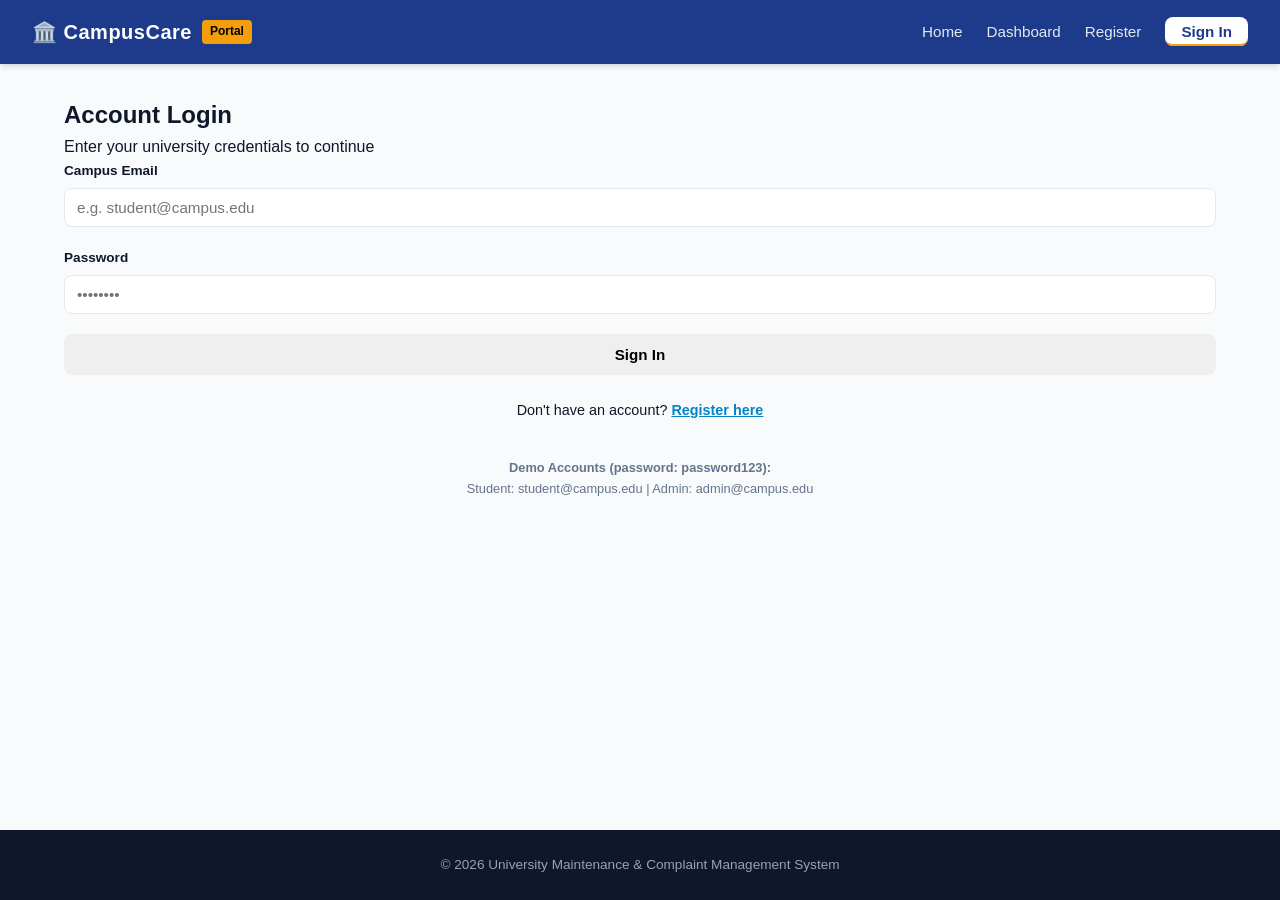
==== dashboard.html @ 587ef070 "first commit" ====
<!DOCTYPE html>
<html lang="en">
<head>
  <meta charset="UTF-8">
  <meta name="viewport" content="width=device-width, initial-scale=1.0">
  <title>Dashboard - CampusCare (CP-2)</title>
  <link rel="stylesheet" href="css/style.css">
  <style>
    .dashboard-header {
      display: flex;
      justify-content: space-between;
      align-items: center;
      margin-bottom: 2rem;
      padding-bottom: 1rem;
      border-bottom: 1px solid var(--border-color);
      flex-wrap: wrap;
      gap: 1rem;
    }
    .user-welcome h2 {
      font-size: 1.5rem;
      color: var(--primary-color);
    }
    .user-welcome span {
      color: var(--text-muted);
      font-size: 0.9rem;
    }
    .complaint-table {
      width: 100%;
      border-collapse: collapse;
      background: var(--card-bg);
      border-radius: var(--radius);
      overflow: hidden;
      box-shadow: var(--shadow);
    }
    .complaint-table th, .complaint-table td {
      padding: 12px 14px;
      text-align: left;
      border-bottom: 1px solid var(--border-color);
      font-size: 0.9rem;
    }
    .complaint-table th {
      background-color: #f1f5f9;
      font-weight: 600;
      color: var(--text-dark);
    }
    .actions-cell {
      display: flex;
      gap: 6px;
      align-items: center;
    }
  </style>
</head>
<body>

  <!-- Top Navigation Bar -->
  <nav class="navbar">
    <div class="nav-brand">
      <h2>🏛️ CampusCare</h2>
      <span>Portal</span>
    </div>
    <ul class="nav-links">
      <li><a href="index.html">Home</a></li>
      <li><a href="dashboard.html" class="active">Dashboard</a></li>
      <li><a href="new-complaint.html">+ New Complaint</a></li>
      <li><a href="login.html" id="logoutBtn" class="btn-nav-login">Sign Out</a></li>
    </ul>
  </nav>

  <!-- Dashboard Main Content -->
  <main class="main-content">
    
    <div class="dashboard-header">
      <div class="user-welcome">
        <h2>Welcome, <span id="userNameDisplay">Loading...</span></h2>
        <span>Logged in as: <strong id="userRoleDisplay" style="color: var(--primary-color);">...</strong> | University Portal</span>
      </div>
      <div style="display: flex; gap: 10px;">
        <button id="btnRefresh" class="btn btn-outline btn-sm">🔄 Refresh</button>
        <a href="new-complaint.html" class="btn btn-primary">+ Report New Issue</a>
      </div>
    </div>

    <!-- Status Milestone Cards -->
    <div class="status-grid">
      <div class="stat-card all">
        <h4>Total Submitted</h4>
        <div class="number" id="statTotal">0</div>
      </div>
      <div class="stat-card pending">
        <h4>Pending Review</h4>
        <div class="number" id="statPending">0</div>
      </div>
      <div class="stat-card in-progress">
        <h4>In Progress / Assigned</h4>
        <div class="number" id="statInProgress">0</div>
      </div>
      <div class="stat-card resolved">
        <h4>Resolved</h4>
        <div class="number" id="statResolved">0</div>
      </div>
    </div>

    <!-- Filter Tabs & Title -->
    <div style="display: flex; justify-content: space-between; align-items: center; margin-bottom: 1rem; flex-wrap: wrap; gap: 10px;">
      <h3 style="color: var(--primary-color);" id="tableTitle">Maintenance Complaints Overview</h3>
      <div class="filter-tabs">
        <button class="filter-tab active" data-filter="ALL">All (<span id="countAll">0</span>)</button>
        <button class="filter-tab" data-filter="PENDING">Pending (<span id="countPending">0</span>)</button>
        <button class="filter-tab" data-filter="IN_PROGRESS">In Progress (<span id="countInProgress">0</span>)</button>
        <button class="filter-tab" data-filter="RESOLVED">Resolved (<span id="countResolved">0</span>)</button>
      </div>
    </div>

    <!-- Complaints Table -->
    <div style="overflow-x: auto;">
      <table class="complaint-table">
        <thead>
          <tr>
            <th>ID</th>
            <th>Category</th>
            <th>Location</th>
            <th>Description</th>
            <th>Priority</th>
            <th>Status</th>
            <th>Date</th>
            <th>Actions</th>
          </tr>
        </thead>
        <tbody id="complaintsTableBody">
          <tr>
            <td colspan="8" style="text-align: center; color: var(--text-muted); padding: 2rem;">
              Connecting to database & loading complaints...
            </td>
          </tr>
        </tbody>
      </table>
    </div>

  </main>

  <!-- Edit Complaint Modal (CP-2 CRUD Integration) -->
  <div class="modal-overlay" id="editModal">
    <div class="modal-box">
      <div class="modal-header">
        <h3>Edit Complaint Details</h3>
        <button type="button" class="modal-close" id="btnModalClose">&times;</button>
      </div>

      <form id="editComplaintForm">
        <input type="hidden" id="editComplaintId" />

        <div class="form-group">
          <label>Complaint Location & Category</label>
          <div id="editComplaintMeta" style="font-weight: 600; color: var(--primary-color); padding: 8px; background: #f8fafc; border-radius: 4px;">
            ...
          </div>
        </div>

        <div class="form-group">
          <label for="editPriority">Priority</label>
          <select id="editPriority" class="form-control" required>
            <option value="LOW">Low</option>
            <option value="MEDIUM">Medium</option>
            <option value="HIGH">High</option>
            <option value="URGENT">Urgent</option>
          </select>
        </div>

        <div class="form-group">
          <label for="editDescription">Description</label>
          <textarea id="editDescription" class="form-control" rows="3" required></textarea>
        </div>

        <div style="display: flex; gap: 10px; justify-content: flex-end; margin-top: 1.5rem;">
          <button type="button" class="btn btn-outline" id="btnModalCancel">Cancel</button>
          <button type="submit" class="btn btn-primary" id="btnSaveEdit">Save Changes</button>
        </div>
      </form>
    </div>
  </div>

  <!-- Footer -->
  <footer>
    <p>&copy; 2026 University Maintenance & Complaint Management System | CP-2 Implementation</p>
  </footer>

  <script src="js/app.js"></script>
</body>
</html>
---- css/style.css ----
/* ===================================================
   University Maintenance & Complaint Management System
   CP-2: Enhanced Design System & Interactive Components
   =================================================== */

:root {
  --primary-color: #1e3a8a;       /* University Navy */
  --primary-hover: #1e40af;
  --secondary-color: #0284c7;     /* Sky Blue */
  --accent-color: #f59e0b;        /* Amber */
  --bg-color: #f8fafc;            /* Light slate */
  --card-bg: #ffffff;
  --text-dark: #0f172a;
  --text-muted: #64748b;
  --border-color: #e2e8f0;
  --success: #10b981;
  --warning: #f59e0b;
  --danger: #ef4444;
  --radius: 8px;
  --shadow: 0 4px 6px -1px rgba(0, 0, 0, 0.1), 0 2px 4px -2px rgba(0, 0, 0, 0.1);
  --shadow-lg: 0 10px 15px -3px rgba(0, 0, 0, 0.1), 0 4px 6px -4px rgba(0, 0, 0, 0.1);
}

* {
  margin: 0;
  padding: 0;
  box-sizing: border-box;
  font-family: -apple-system, BlinkMacSystemFont, "Segoe UI", Roboto, "Helvetica Neue", Arial, sans-serif;
}

body {
  background-color: var(--bg-color);
  color: var(--text-dark);
  line-height: 1.6;
  min-height: 100vh;
  display: flex;
  flex-direction: column;
}

/* Header & Navigation */
.navbar {
  background-color: var(--primary-color);
  color: #ffffff;
  padding: 1rem 2rem;
  display: flex;
  justify-content: space-between;
  align-items: center;
  box-shadow: var(--shadow);
  position: sticky;
  top: 0;
  z-index: 100;
}

.nav-brand {
  display: flex;
  align-items: center;
  gap: 10px;
}

.nav-brand h2 {
  font-size: 1.25rem;
  font-weight: 600;
  letter-spacing: 0.5px;
}

.nav-brand span {
  background-color: var(--accent-color);
  color: #000;
  font-size: 0.75rem;
  padding: 2px 8px;
  border-radius: 4px;
  font-weight: 700;
}

.nav-links {
  display: flex;
  list-style: none;
  gap: 1.5rem;
  align-items: center;
}

.nav-links a {
  color: #e2e8f0;
  text-decoration: none;
  font-size: 0.95rem;
  font-weight: 500;
  transition: color 0.2s ease;
}

.nav-links a:hover,
.nav-links a.active {
  color: #ffffff;
  border-bottom: 2px solid var(--accent-color);
  padding-bottom: 4px;
}

.btn-nav-login {
  background-color: #ffffff;
  color: var(--primary-color) !important;
  padding: 6px 16px;
  border-radius: var(--radius);
  font-weight: 600 !important;
  border: none;
  cursor: pointer;
}

.btn-nav-login:hover {
  background-color: #f1f5f9;
  border-bottom: none !important;
}

/* Main Container */
.main-content {
  flex: 1;
  max-width: 1200px;
  width: 100%;
  margin: 2rem auto;
  padding: 0 1.5rem;
}

/* Buttons */
.btn {
  display: inline-flex;
  align-items: center;
  justify-content: center;
  gap: 6px;
  padding: 10px 18px;
  border-radius: var(--radius);
  font-size: 0.95rem;
  font-weight: 600;
  text-decoration: none;
  cursor: pointer;
  border: none;
  transition: all 0.2s ease;
}

.btn-primary {
  background-color: var(--accent-color);
  color: #000000;
}
.btn-primary:hover { background-color: #d97706; }

.btn-secondary {
  background-color: var(--secondary-color);
  color: #ffffff;
}
.btn-secondary:hover { background-color: #0369a1; }

.btn-outline {
  background-color: transparent;
  color: var(--primary-color);
  border: 2px solid var(--primary-color);
}
.btn-outline:hover {
  background-color: var(--primary-color);
  color: #ffffff;
}

.btn-danger {
  background-color: #fee2e2;
  color: var(--danger);
  border: 1px solid #fecaca;
}
.btn-danger:hover {
  background-color: var(--danger);
  color: #ffffff;
}

.btn-sm {
  padding: 5px 10px;
  font-size: 0.8rem;
  border-radius: 4px;
}

.btn-block {
  width: 100%;
  padding: 12px;
}

/* Forms & Inputs */
.form-group {
  margin-bottom: 1.25rem;
}

.form-group label {
  display: block;
  font-size: 0.85rem;
  font-weight: 600;
  margin-bottom: 0.4rem;
  color: var(--text-dark);
}

.form-control {
  width: 100%;
  padding: 10px 12px;
  font-size: 0.95rem;
  border: 1px solid var(--border-color);
  border-radius: var(--radius);
  outline: none;
  transition: border-color 0.2s, box-shadow 0.2s;
  background-color: #ffffff;
}

.form-control:focus {
  border-color: var(--primary-color);
  box-shadow: 0 0 0 3px rgba(30, 58, 138, 0.1);
}

/* Location Card Component (CP-2 Dynamic Form) */
.location-card {
  background: #ffffff;
  border: 1px solid var(--border-color);
  border-left: 5px solid var(--primary-color);
  border-radius: var(--radius);
  padding: 1.5rem;
  margin-bottom: 1.5rem;
  box-shadow: var(--shadow);
  position: relative;
  transition: transform 0.2s, box-shadow 0.2s;
}

.location-card:hover {
  box-shadow: var(--shadow-lg);
}

.location-card-header {
  display: flex;
  justify-content: space-between;
  align-items: center;
  margin-bottom: 1rem;
  padding-bottom: 0.75rem;
  border-bottom: 1px dashed var(--border-color);
}

.location-card-title {
  display: flex;
  align-items: center;
  gap: 8px;
  font-size: 1.05rem;
  font-weight: 700;
  color: var(--primary-color);
}

.location-badge {
  background-color: #e0e7ff;
  color: var(--primary-color);
  font-size: 0.75rem;
  padding: 3px 8px;
  border-radius: 12px;
  font-weight: 700;
}

/* Category Multi-Select Chips */
.category-chips-container {
  display: flex;
  flex-wrap: wrap;
  gap: 8px;
  margin-top: 6px;
}

.category-chip {
  display: inline-flex;
  align-items: center;
  gap: 6px;
  padding: 7px 12px;
  border-radius: 20px;
  border: 1.5px solid var(--border-color);
  background-color: #f8fafc;
  font-size: 0.85rem;
  color: var(--text-dark);
  cursor: pointer;
  user-select: none;
  transition: all 0.2s ease;
}

.category-chip:hover {
  border-color: var(--secondary-color);
  background-color: #f0f9ff;
}

.category-chip.selected {
  background-color: var(--primary-color);
  color: #ffffff;
  border-color: var(--primary-color);
  box-shadow: 0 2px 4px rgba(30, 58, 138, 0.2);
}

.category-chip .check-icon {
  font-size: 0.8rem;
  font-weight: bold;
}

/* Status Cards for Dashboard */
.status-grid {
  display: grid;
  grid-template-columns: repeat(auto-fit, minmax(200px, 1fr));
  gap: 1.25rem;
  margin-bottom: 2rem;
}

.stat-card {
  background-color: var(--card-bg);
  padding: 1.25rem;
  border-radius: var(--radius);
  border-left: 4px solid var(--primary-color);
  box-shadow: var(--shadow);
}

.stat-card.all { border-left-color: var(--primary-color); }
.stat-card.pending { border-left-color: var(--warning); }
.stat-card.in-progress { border-left-color: var(--secondary-color); }
.stat-card.resolved { border-left-color: var(--success); }

.stat-card h4 {
  font-size: 0.85rem;
  color: var(--text-muted);
  text-transform: uppercase;
}

.stat-card .number {
  font-size: 1.8rem;
  font-weight: 700;
  margin-top: 0.25rem;
}

/* Badges */
.badge {
  display: inline-block;
  padding: 4px 8px;
  border-radius: 4px;
  font-size: 0.75rem;
  font-weight: 700;
  letter-spacing: 0.5px;
}
.badge-pending { background-color: #fef3c7; color: #92400e; }
.badge-assigned { background-color: #e0e7ff; color: #3730a3; }
.badge-in_progress { background-color: #e0f2fe; color: #075985; }
.badge-resolved { background-color: #d1fae5; color: #065f46; }
.badge-rejected { background-color: #fee2e2; color: #991b1b; }

/* Filter Tabs */
.filter-tabs {
  display: flex;
  gap: 8px;
  margin-bottom: 1rem;
  flex-wrap: wrap;
}

.filter-tab {
  padding: 6px 14px;
  border-radius: 20px;
  border: 1px solid var(--border-color);
  background: var(--card-bg);
  font-size: 0.85rem;
  font-weight: 600;
  color: var(--text-muted);
  cursor: pointer;
  transition: all 0.2s;
}

.filter-tab:hover {
  background-color: #f1f5f9;
}

.filter-tab.active {
  background-color: var(--primary-color);
  color: #ffffff;
  border-color: var(--primary-color);
}

/* Modal Popup */
.modal-overlay {
  position: fixed;
  top: 0;
  left: 0;
  right: 0;
  bottom: 0;
  background: rgba(15, 23, 42, 0.6);
  display: none;
  justify-content: center;
  align-items: center;
  z-index: 1000;
  padding: 1rem;
}

.modal-overlay.active {
  display: flex;
}

.modal-box {
  background: var(--card-bg);
  border-radius: var(--radius);
  max-width: 500px;
  width: 100%;
  padding: 2rem;
  box-shadow: var(--shadow-lg);
  position: relative;
  animation: modalFadeIn 0.2s ease;
}

@keyframes modalFadeIn {
  from { opacity: 0; transform: translateY(-10px); }
  to { opacity: 1; transform: translateY(0); }
}

.modal-header {
  display: flex;
  justify-content: space-between;
  align-items: center;
  margin-bottom: 1.5rem;
  padding-bottom: 0.75rem;
  border-bottom: 1px solid var(--border-color);
}

.modal-header h3 {
  color: var(--primary-color);
}

.modal-close {
  background: none;
  border: none;
  font-size: 1.5rem;
  cursor: pointer;
  color: var(--text-muted);
}

/* Footer */
footer {
  background-color: #0f172a;
  color: #94a3b8;
  text-align: center;
  padding: 1.5rem;
  font-size: 0.85rem;
  margin-top: auto;
}
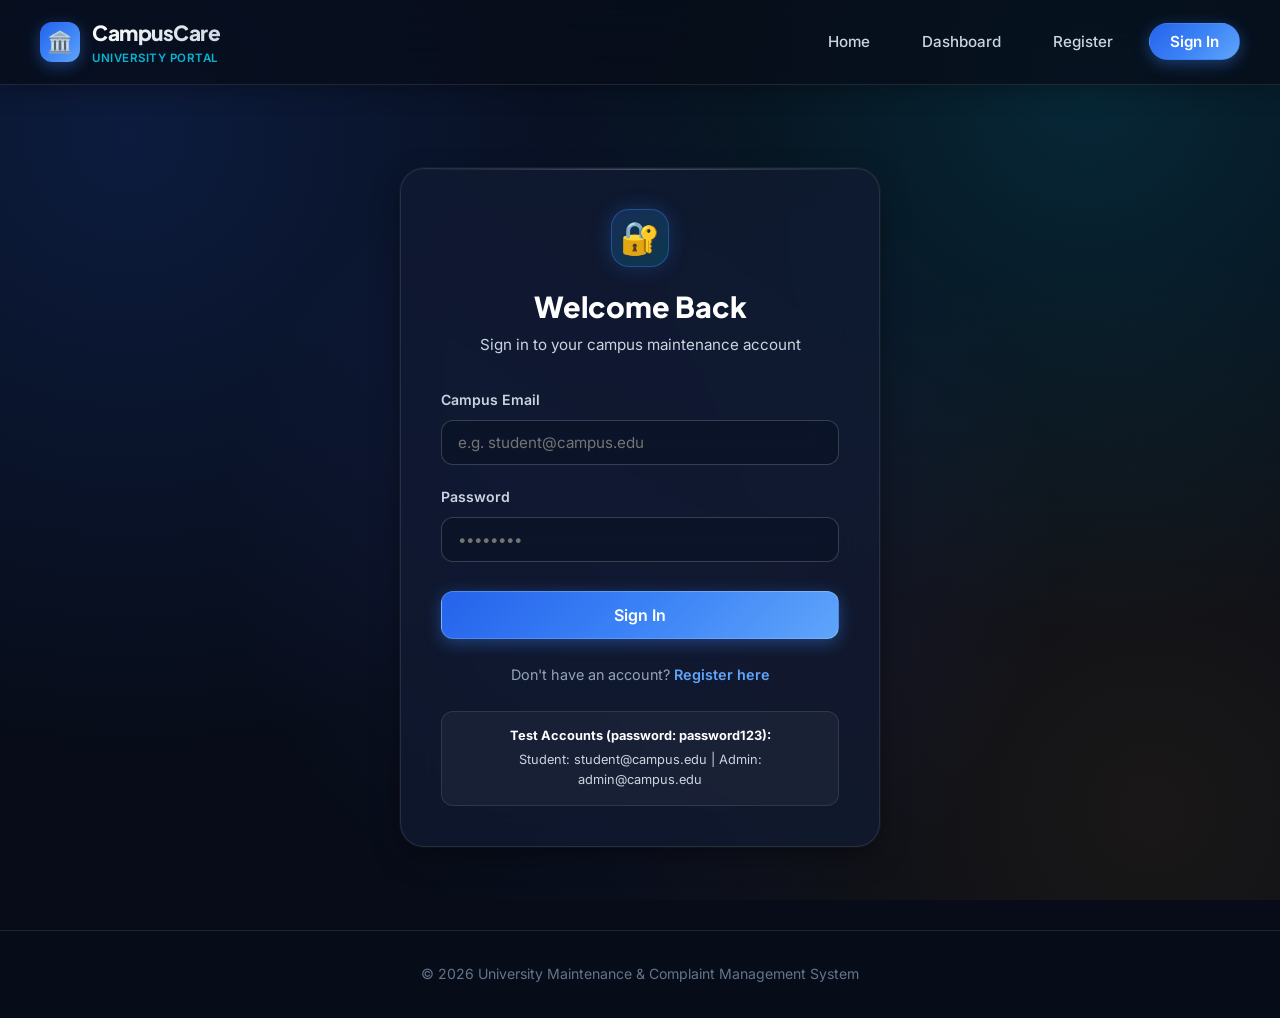
==== commit c1d69ee5: "feat: add modern glassmorphism design system and updated authentication views" ====
--- a/dashboard.html
+++ b/dashboard.html
@@ -3,133 +3,121 @@
 <head>
   <meta charset="UTF-8">
   <meta name="viewport" content="width=device-width, initial-scale=1.0">
-  <title>Dashboard - CampusCare (CP-2)</title>
+  <title>Dashboard — CampusCare (CP-2)</title>
   <link rel="stylesheet" href="css/style.css">
-  <style>
-    .dashboard-header {
-      display: flex;
-      justify-content: space-between;
-      align-items: center;
-      margin-bottom: 2rem;
-      padding-bottom: 1rem;
-      border-bottom: 1px solid var(--border-color);
-      flex-wrap: wrap;
-      gap: 1rem;
-    }
-    .user-welcome h2 {
-      font-size: 1.5rem;
-      color: var(--primary-color);
-    }
-    .user-welcome span {
-      color: var(--text-muted);
-      font-size: 0.9rem;
-    }
-    .complaint-table {
-      width: 100%;
-      border-collapse: collapse;
-      background: var(--card-bg);
-      border-radius: var(--radius);
-      overflow: hidden;
-      box-shadow: var(--shadow);
-    }
-    .complaint-table th, .complaint-table td {
-      padding: 12px 14px;
-      text-align: left;
-      border-bottom: 1px solid var(--border-color);
-      font-size: 0.9rem;
-    }
-    .complaint-table th {
-      background-color: #f1f5f9;
-      font-weight: 600;
-      color: var(--text-dark);
-    }
-    .actions-cell {
-      display: flex;
-      gap: 6px;
-      align-items: center;
-    }
-  </style>
 </head>
 <body>
 
-  <!-- Top Navigation Bar -->
+  <!-- Top Glass Navigation Bar -->
   <nav class="navbar">
-    <div class="nav-brand">
-      <h2>🏛️ CampusCare</h2>
-      <span>Portal</span>
-    </div>
+    <a href="index.html" class="nav-brand">
+      <div class="nav-brand-icon">🏛️</div>
+      <div class="nav-brand-title">
+        <h2>CampusCare</h2>
+        <span>University Portal</span>
+      </div>
+    </a>
     <ul class="nav-links">
       <li><a href="index.html">Home</a></li>
       <li><a href="dashboard.html" class="active">Dashboard</a></li>
-      <li><a href="new-complaint.html">+ New Complaint</a></li>
-      <li><a href="login.html" id="logoutBtn" class="btn-nav-login">Sign Out</a></li>
+      <li><a href="new-complaint.html">+ New Report</a></li>
+      <li><a href="login.html" id="logoutBtn" class="btn-nav-action">Sign Out</a></li>
     </ul>
   </nav>
 
-  <!-- Dashboard Main Content -->
+  <!-- Main Container -->
   <main class="main-content">
     
-    <div class="dashboard-header">
-      <div class="user-welcome">
-        <h2>Welcome, <span id="userNameDisplay">Loading...</span></h2>
-        <span>Logged in as: <strong id="userRoleDisplay" style="color: var(--primary-color);">...</strong> | University Portal</span>
+    <!-- User Welcome Header -->
+    <div style="display: flex; justify-content: space-between; align-items: center; margin-bottom: 2rem; flex-wrap: wrap; gap: 1rem;">
+      <div>
+        <h1 style="font-family: var(--font-display); font-size: 1.85rem; font-weight: 800; color: #ffffff;">
+          Welcome, <span id="userNameDisplay" style="background: var(--primary-gradient); -webkit-background-clip: text; -webkit-text-fill-color: transparent;">User</span>
+        </h1>
+        <p style="color: var(--text-secondary); font-size: 0.95rem; margin-top: 4px;">
+          Access Role: <strong id="userRoleDisplay" class="badge-glass badge-assigned">STUDENT</strong> | Campus Facilities Overview
+        </p>
       </div>
+
       <div style="display: flex; gap: 10px;">
         <button id="btnRefresh" class="btn btn-outline btn-sm">🔄 Refresh</button>
-        <a href="new-complaint.html" class="btn btn-primary">+ Report New Issue</a>
+        <a href="new-complaint.html" class="btn btn-primary">+ Report Maintenance Issue</a>
       </div>
     </div>
 
-    <!-- Status Milestone Cards -->
-    <div class="status-grid">
-      <div class="stat-card all">
-        <h4>Total Submitted</h4>
-        <div class="number" id="statTotal">0</div>
+    <!-- Live Glass Metric Cards -->
+    <div class="stats-grid">
+      <div class="stat-glass-card all">
+        <div class="stat-info">
+          <h4>Total Reports</h4>
+          <div class="stat-number" id="statTotal">0</div>
+        </div>
+        <div class="stat-icon" style="color: var(--primary);">📋</div>
       </div>
-      <div class="stat-card pending">
-        <h4>Pending Review</h4>
-        <div class="number" id="statPending">0</div>
+
+      <div class="stat-glass-card pending">
+        <div class="stat-info">
+          <h4>Pending Review</h4>
+          <div class="stat-number" id="statPending" style="color: #fbbf24;">0</div>
+        </div>
+        <div class="stat-icon" style="color: var(--warning);">⏳</div>
       </div>
-      <div class="stat-card in-progress">
-        <h4>In Progress / Assigned</h4>
-        <div class="number" id="statInProgress">0</div>
+
+      <div class="stat-glass-card in-progress">
+        <div class="stat-info">
+          <h4>In Progress</h4>
+          <div class="stat-number" id="statInProgress" style="color: #38bdf8;">0</div>
+        </div>
+        <div class="stat-icon" style="color: var(--secondary);">🔧</div>
       </div>
-      <div class="stat-card resolved">
-        <h4>Resolved</h4>
-        <div class="number" id="statResolved">0</div>
+
+      <div class="stat-glass-card resolved">
+        <div class="stat-info">
+          <h4>Resolved</h4>
+          <div class="stat-number" id="statResolved" style="color: #34d399;">0</div>
+        </div>
+        <div class="stat-icon" style="color: var(--success);">✅</div>
       </div>
     </div>
 
-    <!-- Filter Tabs & Title -->
-    <div style="display: flex; justify-content: space-between; align-items: center; margin-bottom: 1rem; flex-wrap: wrap; gap: 10px;">
-      <h3 style="color: var(--primary-color);" id="tableTitle">Maintenance Complaints Overview</h3>
-      <div class="filter-tabs">
-        <button class="filter-tab active" data-filter="ALL">All (<span id="countAll">0</span>)</button>
-        <button class="filter-tab" data-filter="PENDING">Pending (<span id="countPending">0</span>)</button>
-        <button class="filter-tab" data-filter="IN_PROGRESS">In Progress (<span id="countInProgress">0</span>)</button>
-        <button class="filter-tab" data-filter="RESOLVED">Resolved (<span id="countResolved">0</span>)</button>
+    <!-- Controls Bar (Search + Filter Tabs) -->
+    <div class="table-controls-bar">
+      <div class="search-filter-box">
+        <input 
+          type="text" 
+          id="complaintSearchInput" 
+          class="glass-search-input" 
+          placeholder="Search by Room, Category, or Description..." 
+        />
+      </div>
+
+      <div class="filter-pills">
+        <button class="filter-pill active" data-filter="ALL">All Reports (<span id="countAll">0</span>)</button>
+        <button class="filter-pill" data-filter="PENDING">Pending (<span id="countPending">0</span>)</button>
+        <button class="filter-pill" data-filter="IN_PROGRESS">In Progress (<span id="countInProgress">0</span>)</button>
+        <button class="filter-pill" data-filter="RESOLVED">Resolved (<span id="countResolved">0</span>)</button>
       </div>
     </div>
 
-    <!-- Complaints Table -->
-    <div style="overflow-x: auto;">
-      <table class="complaint-table">
+    <!-- Complaints Glass Table -->
+    <div class="table-glass-wrapper">
+      <table class="glass-table">
         <thead>
           <tr>
             <th>ID</th>
             <th>Category</th>
             <th>Location</th>
-            <th>Description</th>
+            <th>Issue Details</th>
             <th>Priority</th>
             <th>Status</th>
-            <th>Date</th>
+            <th>Submitted</th>
             <th>Actions</th>
           </tr>
         </thead>
         <tbody id="complaintsTableBody">
           <tr>
-            <td colspan="8" style="text-align: center; color: var(--text-muted); padding: 2rem;">
-              Connecting to database & loading complaints...
+            <td colspan="8" style="text-align: center; color: var(--text-muted); padding: 3rem;">
+              Connecting to Supabase PostgreSQL database...
             </td>
           </tr>
         </tbody>
@@ -142,7 +130,7 @@
   <div class="modal-overlay" id="editModal">
     <div class="modal-box">
       <div class="modal-header">
-        <h3>Edit Complaint Details</h3>
+        <h3 style="font-family: var(--font-display); font-size: 1.3rem;">Edit Ticket Details</h3>
         <button type="button" class="modal-close" id="btnModalClose">&times;</button>
       </div>
 
@@ -150,15 +138,15 @@
         <input type="hidden" id="editComplaintId" />
 
         <div class="form-group">
-          <label>Complaint Location & Category</label>
-          <div id="editComplaintMeta" style="font-weight: 600; color: var(--primary-color); padding: 8px; background: #f8fafc; border-radius: 4px;">
+          <label class="form-label">Location & Category</label>
+          <div id="editComplaintMeta" style="font-weight: 600; color: var(--primary-light); padding: 10px 14px; background: rgba(255, 255, 255, 0.05); border-radius: var(--radius-sm); border: 1px solid var(--glass-border);">
             ...
           </div>
         </div>
 
         <div class="form-group">
-          <label for="editPriority">Priority</label>
-          <select id="editPriority" class="form-control" required>
+          <label class="form-label" for="editPriority">Urgency / Priority</label>
+          <select id="editPriority" class="form-control-glass" required>
             <option value="LOW">Low</option>
             <option value="MEDIUM">Medium</option>
             <option value="HIGH">High</option>
@@ -167,17 +155,20 @@
         </div>
 
         <div class="form-group">
-          <label for="editDescription">Description</label>
-          <textarea id="editDescription" class="form-control" rows="3" required></textarea>
+          <label class="form-label" for="editDescription">Issue Description</label>
+          <textarea id="editDescription" class="form-control-glass" rows="3" required></textarea>
         </div>
 
-        <div style="display: flex; gap: 10px; justify-content: flex-end; margin-top: 1.5rem;">
+        <div style="display: flex; gap: 10px; justify-content: flex-end; margin-top: 1.75rem;">
           <button type="button" class="btn btn-outline" id="btnModalCancel">Cancel</button>
           <button type="submit" class="btn btn-primary" id="btnSaveEdit">Save Changes</button>
         </div>
       </form>
     </div>
   </div>
+
+  <!-- Toast Notification Container -->
+  <div class="toast-container" id="toastContainer"></div>
 
   <!-- Footer -->
   <footer>
--- a/css/style.css
+++ b/css/style.css
@@ -1,386 +1,973 @@
-/* ===================================================
-   University Maintenance & Complaint Management System
-   CP-2: Enhanced Design System & Interactive Components
-   =================================================== */
+/* ==========================================================================
+   CampusCare — Premium Glassmorphism Design System (CP-2)
+   Inspired by Apple macOS / VisionOS & Modern SaaS Dashboards
+   ========================================================================== */
+
+@import url('https://fonts.googleapis.com/css2?family=Inter:wght@300;400;500;600;700;800&family=Plus+Jakarta+Sans:wght@500;600;700;800&display=swap');
 
 :root {
-  --primary-color: #1e3a8a;       /* University Navy */
-  --primary-hover: #1e40af;
-  --secondary-color: #0284c7;     /* Sky Blue */
-  --accent-color: #f59e0b;        /* Amber */
-  --bg-color: #f8fafc;            /* Light slate */
-  --card-bg: #ffffff;
-  --text-dark: #0f172a;
-  --text-muted: #64748b;
-  --border-color: #e2e8f0;
+  /* Typography */
+  --font-sans: 'Inter', -apple-system, BlinkMacSystemFont, 'Segoe UI', Roboto, sans-serif;
+  --font-display: 'Plus Jakarta Sans', var(--font-sans);
+
+  /* Deep Midnight Color Palette */
+  --bg-deep: #070c18;
+  --bg-surface: #0c1427;
+  --bg-surface-elevated: #111b33;
+
+  /* Accent Gradients & Colors */
+  --primary: #3b82f6;
+  --primary-light: #60a5fa;
+  --primary-glow: rgba(59, 130, 246, 0.4);
+  --primary-gradient: linear-gradient(135deg, #2563eb 0%, #3b82f6 50%, #60a5fa 100%);
+  
+  --secondary: #06b6d4;
+  --secondary-gradient: linear-gradient(135deg, #0891b2 0%, #06b6d4 100%);
+  
+  --accent: #f59e0b;
+  --accent-gradient: linear-gradient(135deg, #d97706 0%, #f59e0b 100%);
+
+  /* Status Colors */
   --success: #10b981;
+  --success-bg: rgba(16, 185, 129, 0.15);
+  --success-border: rgba(16, 185, 129, 0.35);
+
   --warning: #f59e0b;
+  --warning-bg: rgba(245, 158, 11, 0.15);
+  --warning-border: rgba(245, 158, 11, 0.35);
+
   --danger: #ef4444;
-  --radius: 8px;
-  --shadow: 0 4px 6px -1px rgba(0, 0, 0, 0.1), 0 2px 4px -2px rgba(0, 0, 0, 0.1);
-  --shadow-lg: 0 10px 15px -3px rgba(0, 0, 0, 0.1), 0 4px 6px -4px rgba(0, 0, 0, 0.1);
-}
-
-* {
+  --danger-bg: rgba(239, 68, 68, 0.15);
+  --danger-border: rgba(239, 68, 68, 0.35);
+
+  --info: #38bdf8;
+  --info-bg: rgba(56, 189, 248, 0.15);
+  --info-border: rgba(56, 189, 248, 0.35);
+
+  /* Glassmorphism System Tokens */
+  --glass-bg: rgba(15, 23, 42, 0.65);
+  --glass-bg-card: rgba(17, 27, 51, 0.72);
+  --glass-bg-hover: rgba(24, 38, 70, 0.85);
+  --glass-border: rgba(255, 255, 255, 0.1);
+  --glass-border-light: rgba(255, 255, 255, 0.18);
+  --glass-border-focus: rgba(59, 130, 246, 0.6);
+  --glass-blur: blur(20px);
+  --glass-blur-sm: blur(12px);
+  --glass-shadow: 0 10px 30px -5px rgba(0, 0, 0, 0.5), 0 0 1px 1px rgba(255, 255, 255, 0.05);
+  --glass-shadow-lg: 0 25px 50px -12px rgba(0, 0, 0, 0.7), 0 0 2px 1px rgba(255, 255, 255, 0.1);
+
+  /* Text Colors */
+  --text-main: #f8fafc;
+  --text-secondary: #cbd5e1;
+  --text-muted: #94a3b8;
+  --text-dim: #64748b;
+
+  /* Radii */
+  --radius-sm: 8px;
+  --radius-md: 12px;
+  --radius-lg: 18px;
+  --radius-xl: 24px;
+  --radius-full: 9999px;
+
+  /* Transitions */
+  --transition: all 0.25s cubic-bezier(0.4, 0, 0.2, 1);
+}
+
+/* Base Reset */
+*, *::before, *::after {
   margin: 0;
   padding: 0;
   box-sizing: border-box;
-  font-family: -apple-system, BlinkMacSystemFont, "Segoe UI", Roboto, "Helvetica Neue", Arial, sans-serif;
+  font-family: var(--font-sans);
 }
 
 body {
-  background-color: var(--bg-color);
-  color: var(--text-dark);
+  background-color: var(--bg-deep);
+  color: var(--text-main);
+  min-height: 100vh;
+  display: flex;
+  flex-direction: column;
   line-height: 1.6;
-  min-height: 100vh;
-  display: flex;
-  flex-direction: column;
-}
-
-/* Header & Navigation */
+  overflow-x: hidden;
+  background-image: 
+    radial-gradient(circle at 10% 15%, rgba(37, 99, 235, 0.18) 0%, transparent 45%),
+    radial-gradient(circle at 85% 10%, rgba(6, 182, 212, 0.16) 0%, transparent 40%),
+    radial-gradient(circle at 50% 60%, rgba(99, 102, 241, 0.12) 0%, transparent 50%),
+    radial-gradient(circle at 90% 90%, rgba(245, 158, 11, 0.08) 0%, transparent 40%);
+  background-attachment: fixed;
+}
+
+/* ==========================================================================
+   GLASS NAVIGATION BAR
+   ========================================================================== */
 .navbar {
-  background-color: var(--primary-color);
-  color: #ffffff;
-  padding: 1rem 2rem;
-  display: flex;
-  justify-content: space-between;
-  align-items: center;
-  box-shadow: var(--shadow);
   position: sticky;
   top: 0;
   z-index: 100;
+  background: rgba(7, 12, 24, 0.75);
+  backdrop-filter: var(--glass-blur);
+  -webkit-backdrop-filter: var(--glass-blur);
+  border-bottom: 1px solid var(--glass-border);
+  padding: 1rem 2.5rem;
+  display: flex;
+  justify-content: space-between;
+  align-items: center;
+  box-shadow: 0 4px 25px rgba(0, 0, 0, 0.3);
 }
 
 .nav-brand {
   display: flex;
   align-items: center;
-  gap: 10px;
+  gap: 12px;
+  text-decoration: none;
+}
+
+.nav-brand-icon {
+  width: 40px;
+  height: 40px;
+  border-radius: var(--radius-md);
+  background: var(--primary-gradient);
+  display: flex;
+  align-items: center;
+  justify-content: center;
+  font-size: 1.3rem;
+  box-shadow: 0 4px 15px var(--primary-glow);
+}
+
+.nav-brand-title {
+  display: flex;
+  flex-direction: column;
 }
 
 .nav-brand h2 {
-  font-size: 1.25rem;
-  font-weight: 600;
+  font-family: var(--font-display);
+  font-size: 1.3rem;
+  font-weight: 800;
+  letter-spacing: -0.5px;
+  background: linear-gradient(135deg, #ffffff 0%, #cbd5e1 100%);
+  -webkit-background-clip: text;
+  -webkit-text-fill-color: transparent;
+}
+
+.nav-brand span {
+  font-size: 0.72rem;
+  font-weight: 600;
+  color: var(--secondary);
   letter-spacing: 0.5px;
-}
-
-.nav-brand span {
-  background-color: var(--accent-color);
-  color: #000;
-  font-size: 0.75rem;
-  padding: 2px 8px;
-  border-radius: 4px;
-  font-weight: 700;
+  text-transform: uppercase;
 }
 
 .nav-links {
   display: flex;
   list-style: none;
-  gap: 1.5rem;
+  gap: 1.25rem;
   align-items: center;
 }
 
 .nav-links a {
-  color: #e2e8f0;
+  color: var(--text-secondary);
   text-decoration: none;
   font-size: 0.95rem;
   font-weight: 500;
-  transition: color 0.2s ease;
-}
-
-.nav-links a:hover,
+  padding: 8px 16px;
+  border-radius: var(--radius-md);
+  transition: var(--transition);
+  position: relative;
+}
+
+.nav-links a:hover {
+  color: #ffffff;
+  background: rgba(255, 255, 255, 0.08);
+}
+
 .nav-links a.active {
   color: #ffffff;
-  border-bottom: 2px solid var(--accent-color);
-  padding-bottom: 4px;
-}
-
-.btn-nav-login {
-  background-color: #ffffff;
-  color: var(--primary-color) !important;
-  padding: 6px 16px;
-  border-radius: var(--radius);
+  background: rgba(59, 130, 246, 0.18);
+  border: 1px solid rgba(59, 130, 246, 0.35);
+  font-weight: 600;
+  box-shadow: 0 0 15px rgba(59, 130, 246, 0.2);
+}
+
+.btn-nav-action {
+  background: var(--primary-gradient) !important;
+  color: #ffffff !important;
+  border-radius: var(--radius-full) !important;
+  padding: 8px 20px !important;
   font-weight: 600 !important;
-  border: none;
+  box-shadow: 0 4px 15px var(--primary-glow) !important;
+}
+
+.btn-nav-action:hover {
+  transform: translateY(-2px);
+  box-shadow: 0 6px 20px rgba(59, 130, 246, 0.6) !important;
+}
+
+/* ==========================================================================
+   BUTTONS & ACTIONS
+   ========================================================================== */
+.btn {
+  display: inline-flex;
+  align-items: center;
+  justify-content: center;
+  gap: 8px;
+  padding: 11px 22px;
+  border-radius: var(--radius-md);
+  font-size: 0.95rem;
+  font-weight: 600;
   cursor: pointer;
-}
-
-.btn-nav-login:hover {
-  background-color: #f1f5f9;
-  border-bottom: none !important;
-}
-
-/* Main Container */
+  text-decoration: none;
+  border: 1px solid transparent;
+  outline: none;
+  transition: var(--transition);
+}
+
+.btn:active {
+  transform: scale(0.98);
+}
+
+.btn-primary {
+  background: var(--primary-gradient);
+  color: #ffffff;
+  border: 1px solid rgba(255, 255, 255, 0.2);
+  box-shadow: 0 4px 16px var(--primary-glow);
+}
+
+.btn-primary:hover {
+  transform: translateY(-2px);
+  box-shadow: 0 8px 24px rgba(59, 130, 246, 0.5);
+}
+
+.btn-secondary {
+  background: var(--secondary-gradient);
+  color: #ffffff;
+  box-shadow: 0 4px 16px rgba(6, 182, 212, 0.3);
+}
+
+.btn-secondary:hover {
+  transform: translateY(-2px);
+  box-shadow: 0 8px 24px rgba(6, 182, 212, 0.5);
+}
+
+.btn-outline {
+  background: rgba(255, 255, 255, 0.05);
+  backdrop-filter: var(--glass-blur-sm);
+  color: var(--text-main);
+  border: 1px solid var(--glass-border-light);
+}
+
+.btn-outline:hover {
+  background: rgba(255, 255, 255, 0.12);
+  border-color: rgba(255, 255, 255, 0.3);
+  transform: translateY(-2px);
+}
+
+.btn-danger {
+  background: var(--danger-bg);
+  color: #fca5a5;
+  border: 1px solid var(--danger-border);
+}
+
+.btn-danger:hover {
+  background: var(--danger);
+  color: #ffffff;
+  box-shadow: 0 4px 15px rgba(239, 68, 68, 0.4);
+}
+
+.btn-sm {
+  padding: 6px 12px;
+  font-size: 0.82rem;
+  border-radius: var(--radius-sm);
+}
+
+.btn-block {
+  width: 100%;
+}
+
+/* ==========================================================================
+   GLASS PANELS & CONTAINERS
+   ========================================================================== */
 .main-content {
   flex: 1;
-  max-width: 1200px;
+  max-width: 1240px;
   width: 100%;
-  margin: 2rem auto;
+  margin: 2.2rem auto;
   padding: 0 1.5rem;
 }
 
-/* Buttons */
-.btn {
+.glass-panel {
+  background: var(--glass-bg-card);
+  backdrop-filter: var(--glass-blur);
+  -webkit-backdrop-filter: var(--glass-blur);
+  border: 1px solid var(--glass-border);
+  border-radius: var(--radius-xl);
+  box-shadow: var(--glass-shadow);
+  padding: 2.5rem;
+  position: relative;
+  overflow: hidden;
+}
+
+.glass-panel::before {
+  content: '';
+  position: absolute;
+  top: 0;
+  left: 0;
+  right: 0;
+  height: 1px;
+  background: linear-gradient(90deg, transparent, rgba(255, 255, 255, 0.25), transparent);
+}
+
+/* Hero Section */
+.hero-glass {
+  background: linear-gradient(135deg, rgba(17, 27, 51, 0.8) 0%, rgba(12, 20, 39, 0.9) 100%);
+  backdrop-filter: var(--glass-blur);
+  border: 1px solid var(--glass-border);
+  border-radius: var(--radius-xl);
+  padding: 4rem 3rem;
+  text-align: center;
+  box-shadow: var(--glass-shadow-lg);
+  margin-bottom: 2.5rem;
+  position: relative;
+  overflow: hidden;
+}
+
+.hero-glass h1 {
+  font-family: var(--font-display);
+  font-size: 2.8rem;
+  font-weight: 800;
+  letter-spacing: -1px;
+  line-height: 1.2;
+  margin-bottom: 1.25rem;
+  background: linear-gradient(135deg, #ffffff 30%, #93c5fd 100%);
+  -webkit-background-clip: text;
+  -webkit-text-fill-color: transparent;
+}
+
+.hero-glass p {
+  font-size: 1.2rem;
+  max-width: 720px;
+  margin: 0 auto 2rem auto;
+  color: var(--text-secondary);
+  line-height: 1.7;
+}
+
+.hero-badge {
   display: inline-flex;
   align-items: center;
+  gap: 8px;
+  padding: 6px 16px;
+  border-radius: var(--radius-full);
+  background: rgba(59, 130, 246, 0.12);
+  border: 1px solid rgba(59, 130, 246, 0.3);
+  color: var(--primary-light);
+  font-size: 0.85rem;
+  font-weight: 600;
+  margin-bottom: 1.5rem;
+}
+
+/* Feature Grid */
+.features-grid {
+  display: grid;
+  grid-template-columns: repeat(auto-fit, minmax(300px, 1fr));
+  gap: 1.75rem;
+  margin-bottom: 3rem;
+}
+
+.feature-glass-card {
+  background: var(--glass-bg-card);
+  backdrop-filter: var(--glass-blur);
+  border: 1px solid var(--glass-border);
+  border-radius: var(--radius-lg);
+  padding: 2.2rem;
+  box-shadow: var(--glass-shadow);
+  transition: var(--transition);
+  display: flex;
+  flex-direction: column;
+}
+
+.feature-glass-card:hover {
+  transform: translateY(-5px);
+  background: var(--glass-bg-hover);
+  border-color: rgba(59, 130, 246, 0.4);
+  box-shadow: 0 15px 35px -5px rgba(0, 0, 0, 0.6), 0 0 20px rgba(59, 130, 246, 0.2);
+}
+
+.feature-glass-card .icon-box {
+  width: 56px;
+  height: 56px;
+  border-radius: var(--radius-md);
+  background: rgba(59, 130, 246, 0.15);
+  border: 1px solid rgba(59, 130, 246, 0.3);
+  display: flex;
+  align-items: center;
   justify-content: center;
+  font-size: 1.8rem;
+  margin-bottom: 1.25rem;
+}
+
+.feature-glass-card h3 {
+  font-family: var(--font-display);
+  font-size: 1.3rem;
+  font-weight: 700;
+  margin-bottom: 0.6rem;
+  color: #ffffff;
+}
+
+.feature-glass-card p {
+  color: var(--text-muted);
+  font-size: 0.95rem;
+  line-height: 1.6;
+}
+
+/* ==========================================================================
+   DASHBOARD STAT CARDS & METRICS
+   ========================================================================== */
+.stats-grid {
+  display: grid;
+  grid-template-columns: repeat(auto-fit, minmax(240px, 1fr));
+  gap: 1.5rem;
+  margin-bottom: 2rem;
+}
+
+.stat-glass-card {
+  background: var(--glass-bg-card);
+  backdrop-filter: var(--glass-blur);
+  border: 1px solid var(--glass-border);
+  border-radius: var(--radius-lg);
+  padding: 1.75rem;
+  box-shadow: var(--glass-shadow);
+  display: flex;
+  align-items: center;
+  justify-content: space-between;
+  transition: var(--transition);
+  position: relative;
+  overflow: hidden;
+}
+
+.stat-glass-card:hover {
+  transform: translateY(-3px);
+  border-color: var(--glass-border-light);
+  box-shadow: var(--glass-shadow-lg);
+}
+
+.stat-glass-card::before {
+  content: '';
+  position: absolute;
+  top: 0;
+  left: 0;
+  width: 4px;
+  height: 100%;
+}
+
+.stat-glass-card.all::before { background: var(--primary); }
+.stat-glass-card.pending::before { background: var(--warning); }
+.stat-glass-card.in-progress::before { background: var(--secondary); }
+.stat-glass-card.resolved::before { background: var(--success); }
+
+.stat-info h4 {
+  font-size: 0.85rem;
+  font-weight: 600;
+  text-transform: uppercase;
+  letter-spacing: 0.5px;
+  color: var(--text-muted);
+  margin-bottom: 0.4rem;
+}
+
+.stat-info .stat-number {
+  font-family: var(--font-display);
+  font-size: 2.4rem;
+  font-weight: 800;
+  color: #ffffff;
+  line-height: 1;
+}
+
+.stat-icon {
+  width: 52px;
+  height: 52px;
+  border-radius: var(--radius-md);
+  display: flex;
+  align-items: center;
+  justify-content: center;
+  font-size: 1.6rem;
+  background: rgba(255, 255, 255, 0.05);
+  border: 1px solid var(--glass-border);
+}
+
+/* ==========================================================================
+   REPORT MAINTENANCE ISSUE (SPECIAL FOCUS FORM)
+   ========================================================================== */
+.form-header-box {
+  display: flex;
+  align-items: flex-start;
+  gap: 1.25rem;
+  margin-bottom: 2.2rem;
+  padding-bottom: 1.5rem;
+  border-bottom: 1px solid var(--glass-border);
+}
+
+.form-header-icon {
+  width: 58px;
+  height: 58px;
+  border-radius: var(--radius-lg);
+  background: linear-gradient(135deg, rgba(59, 130, 246, 0.2) 0%, rgba(6, 182, 212, 0.2) 100%);
+  border: 1px solid rgba(59, 130, 246, 0.4);
+  display: flex;
+  align-items: center;
+  justify-content: center;
+  font-size: 2rem;
+  box-shadow: 0 0 20px rgba(59, 130, 246, 0.25);
+  flex-shrink: 0;
+}
+
+.form-header-text h1 {
+  font-family: var(--font-display);
+  font-size: 1.85rem;
+  font-weight: 800;
+  color: #ffffff;
+  letter-spacing: -0.5px;
+  margin-bottom: 0.35rem;
+}
+
+.form-header-text p {
+  color: var(--text-secondary);
+  font-size: 0.95rem;
+  line-height: 1.5;
+}
+
+/* Dynamic Location Card */
+.location-glass-card {
+  background: rgba(18, 28, 54, 0.75);
+  backdrop-filter: var(--glass-blur);
+  border: 1px solid var(--glass-border-light);
+  border-radius: var(--radius-lg);
+  padding: 1.85rem;
+  margin-bottom: 1.75rem;
+  box-shadow: 0 8px 25px rgba(0, 0, 0, 0.3);
+  position: relative;
+  transition: var(--transition);
+}
+
+.location-glass-card:hover {
+  border-color: rgba(59, 130, 246, 0.4);
+  box-shadow: 0 12px 30px rgba(0, 0, 0, 0.4), 0 0 15px rgba(59, 130, 246, 0.15);
+}
+
+.location-card-header {
+  display: flex;
+  justify-content: space-between;
+  align-items: center;
+  margin-bottom: 1.4rem;
+  padding-bottom: 0.85rem;
+  border-bottom: 1px dashed rgba(255, 255, 255, 0.12);
+}
+
+.location-badge-title {
+  display: flex;
+  align-items: center;
+  gap: 10px;
+}
+
+.location-chip-label {
+  background: var(--primary-gradient);
+  color: #ffffff;
+  font-size: 0.78rem;
+  font-weight: 700;
+  padding: 4px 12px;
+  border-radius: var(--radius-full);
+  letter-spacing: 0.5px;
+  box-shadow: 0 2px 10px var(--primary-glow);
+}
+
+.location-card-header h3 {
+  font-size: 1.15rem;
+  font-weight: 700;
+  color: #ffffff;
+}
+
+/* Form Controls */
+.form-group {
+  margin-bottom: 1.35rem;
+}
+
+.form-label {
+  display: block;
+  font-size: 0.88rem;
+  font-weight: 600;
+  color: var(--text-secondary);
+  margin-bottom: 0.5rem;
+}
+
+.form-label .required {
+  color: var(--danger);
+  margin-left: 3px;
+}
+
+.form-control-glass {
+  width: 100%;
+  padding: 12px 16px;
+  font-size: 0.95rem;
+  background: rgba(11, 19, 38, 0.7);
+  backdrop-filter: var(--glass-blur-sm);
+  border: 1px solid var(--glass-border-light);
+  border-radius: var(--radius-md);
+  color: #ffffff;
+  outline: none;
+  transition: var(--transition);
+}
+
+.form-control-glass:focus {
+  background: rgba(15, 26, 52, 0.95);
+  border-color: var(--primary);
+  box-shadow: 0 0 0 3px var(--primary-glow);
+}
+
+.form-control-glass option {
+  background-color: var(--bg-surface-elevated);
+  color: #ffffff;
+  padding: 10px;
+}
+
+/* ==========================================================================
+   SMART SEARCHABLE MULTI-SELECT CATEGORY COMPONENT
+   ========================================================================== */
+.smart-multiselect {
+  position: relative;
+  width: 100%;
+}
+
+.multiselect-box {
+  min-height: 48px;
+  background: rgba(11, 19, 38, 0.7);
+  backdrop-filter: var(--glass-blur-sm);
+  border: 1px solid var(--glass-border-light);
+  border-radius: var(--radius-md);
+  padding: 6px 12px;
+  display: flex;
+  align-items: center;
+  justify-content: space-between;
+  cursor: pointer;
+  transition: var(--transition);
+}
+
+.multiselect-box:hover,
+.multiselect-box:focus {
+  border-color: var(--primary);
+  box-shadow: 0 0 0 3px var(--primary-glow);
+}
+
+.selected-chips-container {
+  display: flex;
+  flex-wrap: wrap;
   gap: 6px;
-  padding: 10px 18px;
-  border-radius: var(--radius);
-  font-size: 0.95rem;
-  font-weight: 600;
-  text-decoration: none;
+  align-items: center;
+  flex: 1;
+}
+
+.category-chip-selected {
+  display: inline-flex;
+  align-items: center;
+  gap: 6px;
+  padding: 4px 10px;
+  border-radius: var(--radius-full);
+  background: rgba(59, 130, 246, 0.25);
+  border: 1px solid rgba(59, 130, 246, 0.5);
+  color: #ffffff;
+  font-size: 0.82rem;
+  font-weight: 600;
+  animation: chipFadeIn 0.2s ease;
+}
+
+@keyframes chipFadeIn {
+  from { opacity: 0; transform: scale(0.9); }
+  to { opacity: 1; transform: scale(1); }
+}
+
+.chip-remove {
+  width: 16px;
+  height: 16px;
+  border-radius: var(--radius-full);
+  display: flex;
+  align-items: center;
+  justify-content: center;
+  background: rgba(255, 255, 255, 0.2);
+  color: #ffffff;
+  font-size: 0.75rem;
   cursor: pointer;
-  border: none;
-  transition: all 0.2s ease;
-}
-
-.btn-primary {
-  background-color: var(--accent-color);
-  color: #000000;
-}
-.btn-primary:hover { background-color: #d97706; }
-
-.btn-secondary {
-  background-color: var(--secondary-color);
-  color: #ffffff;
-}
-.btn-secondary:hover { background-color: #0369a1; }
-
-.btn-outline {
-  background-color: transparent;
-  color: var(--primary-color);
-  border: 2px solid var(--primary-color);
-}
-.btn-outline:hover {
-  background-color: var(--primary-color);
-  color: #ffffff;
-}
-
-.btn-danger {
-  background-color: #fee2e2;
-  color: var(--danger);
-  border: 1px solid #fecaca;
-}
-.btn-danger:hover {
-  background-color: var(--danger);
-  color: #ffffff;
-}
-
-.btn-sm {
-  padding: 5px 10px;
-  font-size: 0.8rem;
-  border-radius: 4px;
-}
-
-.btn-block {
+  transition: var(--transition);
+}
+
+.chip-remove:hover {
+  background: var(--danger);
+}
+
+.placeholder-text {
+  color: var(--text-dim);
+  font-size: 0.9rem;
+  user-select: none;
+}
+
+.multiselect-arrow {
+  color: var(--text-muted);
+  font-size: 0.75rem;
+  transition: transform 0.2s;
+  margin-left: 8px;
+}
+
+.multiselect-dropdown {
+  position: absolute;
+  top: calc(100% + 6px);
+  left: 0;
+  right: 0;
+  z-index: 50;
+  background: rgba(15, 24, 48, 0.95);
+  backdrop-filter: blur(24px);
+  -webkit-backdrop-filter: blur(24px);
+  border: 1px solid rgba(255, 255, 255, 0.18);
+  border-radius: var(--radius-lg);
+  box-shadow: var(--glass-shadow-lg);
+  padding: 10px;
+  display: none;
+  animation: dropdownSlide 0.2s cubic-bezier(0.16, 1, 0.3, 1);
+}
+
+.multiselect-dropdown.active {
+  display: block;
+}
+
+@keyframes dropdownSlide {
+  from { opacity: 0; transform: translateY(-8px); }
+  to { opacity: 1; transform: translateY(0); }
+}
+
+.search-input-wrapper {
+  margin-bottom: 8px;
+}
+
+.category-search-input {
   width: 100%;
-  padding: 12px;
-}
-
-/* Forms & Inputs */
-.form-group {
-  margin-bottom: 1.25rem;
-}
-
-.form-group label {
-  display: block;
+  padding: 8px 12px;
+  background: rgba(255, 255, 255, 0.08);
+  border: 1px solid var(--glass-border);
+  border-radius: var(--radius-sm);
+  color: #ffffff;
+  font-size: 0.88rem;
+  outline: none;
+}
+
+.category-search-input:focus {
+  border-color: var(--primary);
+}
+
+.category-options-list {
+  max-height: 200px;
+  overflow-y: auto;
+  display: flex;
+  flex-direction: column;
+  gap: 4px;
+}
+
+.category-option-item {
+  display: flex;
+  align-items: center;
+  justify-content: space-between;
+  padding: 9px 12px;
+  border-radius: var(--radius-sm);
+  color: var(--text-secondary);
+  font-size: 0.9rem;
+  cursor: pointer;
+  transition: var(--transition);
+}
+
+.category-option-item:hover {
+  background: rgba(255, 255, 255, 0.08);
+  color: #ffffff;
+}
+
+.category-option-item.selected {
+  background: rgba(59, 130, 246, 0.18);
+  color: #ffffff;
+  font-weight: 600;
+}
+
+.option-check-icon {
   font-size: 0.85rem;
-  font-weight: 600;
-  margin-bottom: 0.4rem;
-  color: var(--text-dark);
-}
-
-.form-control {
+  color: var(--primary-light);
+  opacity: 0;
+  transition: opacity 0.2s;
+}
+
+.category-option-item.selected .option-check-icon {
+  opacity: 1;
+}
+
+/* Add Location Dashed Button */
+.btn-add-location {
   width: 100%;
-  padding: 10px 12px;
-  font-size: 0.95rem;
-  border: 1px solid var(--border-color);
-  border-radius: var(--radius);
+  padding: 16px;
+  background: rgba(59, 130, 246, 0.06);
+  border: 2px dashed rgba(59, 130, 246, 0.4);
+  border-radius: var(--radius-lg);
+  color: var(--primary-light);
+  font-size: 1rem;
+  font-weight: 700;
+  display: flex;
+  align-items: center;
+  justify-content: center;
+  gap: 10px;
+  cursor: pointer;
+  transition: var(--transition);
+}
+
+.btn-add-location:hover {
+  background: rgba(59, 130, 246, 0.12);
+  border-color: var(--primary);
+  transform: translateY(-2px);
+  box-shadow: 0 4px 20px rgba(59, 130, 246, 0.2);
+}
+
+/* ==========================================================================
+   GLASS COMPLAINT TABLE & DASHBOARD CONTROLS
+   ========================================================================== */
+.table-controls-bar {
+  display: flex;
+  justify-content: space-between;
+  align-items: center;
+  margin-bottom: 1.5rem;
+  flex-wrap: wrap;
+  gap: 1rem;
+}
+
+.search-filter-box {
+  display: flex;
+  gap: 10px;
+  align-items: center;
+  flex: 1;
+  max-width: 400px;
+}
+
+.glass-search-input {
+  width: 100%;
+  padding: 9px 14px 9px 36px;
+  background: rgba(15, 23, 42, 0.6) url('data:image/svg+xml;utf8,<svg xmlns="http://www.w3.org/2000/svg" width="16" height="16" viewBox="0 0 24 24" fill="none" stroke="%2394a3b8" stroke-width="2" stroke-linecap="round" stroke-linejoin="round"><circle cx="11" cy="11" r="8"></circle><line x1="21" y1="21" x2="16.65" y2="16.65"></line></svg>') no-repeat 12px center;
+  border: 1px solid var(--glass-border);
+  border-radius: var(--radius-full);
+  color: #ffffff;
+  font-size: 0.9rem;
   outline: none;
-  transition: border-color 0.2s, box-shadow 0.2s;
-  background-color: #ffffff;
-}
-
-.form-control:focus {
-  border-color: var(--primary-color);
-  box-shadow: 0 0 0 3px rgba(30, 58, 138, 0.1);
-}
-
-/* Location Card Component (CP-2 Dynamic Form) */
-.location-card {
-  background: #ffffff;
-  border: 1px solid var(--border-color);
-  border-left: 5px solid var(--primary-color);
-  border-radius: var(--radius);
-  padding: 1.5rem;
-  margin-bottom: 1.5rem;
-  box-shadow: var(--shadow);
-  position: relative;
-  transition: transform 0.2s, box-shadow 0.2s;
-}
-
-.location-card:hover {
-  box-shadow: var(--shadow-lg);
-}
-
-.location-card-header {
-  display: flex;
-  justify-content: space-between;
-  align-items: center;
-  margin-bottom: 1rem;
-  padding-bottom: 0.75rem;
-  border-bottom: 1px dashed var(--border-color);
-}
-
-.location-card-title {
-  display: flex;
-  align-items: center;
+  transition: var(--transition);
+}
+
+.glass-search-input:focus {
+  border-color: var(--primary);
+  box-shadow: 0 0 0 3px var(--primary-glow);
+}
+
+.filter-pills {
+  display: flex;
   gap: 8px;
-  font-size: 1.05rem;
+  flex-wrap: wrap;
+}
+
+.filter-pill {
+  padding: 7px 16px;
+  border-radius: var(--radius-full);
+  background: rgba(255, 255, 255, 0.05);
+  border: 1px solid var(--glass-border);
+  color: var(--text-muted);
+  font-size: 0.85rem;
+  font-weight: 600;
+  cursor: pointer;
+  transition: var(--transition);
+}
+
+.filter-pill:hover {
+  background: rgba(255, 255, 255, 0.1);
+  color: #ffffff;
+}
+
+.filter-pill.active {
+  background: var(--primary-gradient);
+  color: #ffffff;
+  border-color: transparent;
+  box-shadow: 0 4px 15px var(--primary-glow);
+}
+
+.table-glass-wrapper {
+  background: var(--glass-bg-card);
+  backdrop-filter: var(--glass-blur);
+  border: 1px solid var(--glass-border);
+  border-radius: var(--radius-xl);
+  overflow: hidden;
+  box-shadow: var(--glass-shadow);
+}
+
+.glass-table {
+  width: 100%;
+  border-collapse: collapse;
+  text-align: left;
+}
+
+.glass-table th {
+  padding: 16px 20px;
+  background: rgba(11, 18, 36, 0.8);
+  font-size: 0.82rem;
   font-weight: 700;
-  color: var(--primary-color);
-}
-
-.location-badge {
-  background-color: #e0e7ff;
-  color: var(--primary-color);
-  font-size: 0.75rem;
-  padding: 3px 8px;
-  border-radius: 12px;
-  font-weight: 700;
-}
-
-/* Category Multi-Select Chips */
-.category-chips-container {
-  display: flex;
-  flex-wrap: wrap;
-  gap: 8px;
-  margin-top: 6px;
-}
-
-.category-chip {
+  text-transform: uppercase;
+  letter-spacing: 0.5px;
+  color: var(--text-muted);
+  border-bottom: 1px solid var(--glass-border);
+}
+
+.glass-table td {
+  padding: 16px 20px;
+  border-bottom: 1px solid rgba(255, 255, 255, 0.06);
+  font-size: 0.92rem;
+  color: var(--text-secondary);
+}
+
+.glass-table tbody tr {
+  transition: background 0.2s;
+}
+
+.glass-table tbody tr:hover {
+  background: rgba(255, 255, 255, 0.04);
+}
+
+.glass-table tbody tr:last-child td {
+  border-bottom: none;
+}
+
+/* Badges */
+.badge-glass {
   display: inline-flex;
   align-items: center;
   gap: 6px;
-  padding: 7px 12px;
-  border-radius: 20px;
-  border: 1.5px solid var(--border-color);
-  background-color: #f8fafc;
-  font-size: 0.85rem;
-  color: var(--text-dark);
-  cursor: pointer;
-  user-select: none;
-  transition: all 0.2s ease;
-}
-
-.category-chip:hover {
-  border-color: var(--secondary-color);
-  background-color: #f0f9ff;
-}
-
-.category-chip.selected {
-  background-color: var(--primary-color);
-  color: #ffffff;
-  border-color: var(--primary-color);
-  box-shadow: 0 2px 4px rgba(30, 58, 138, 0.2);
-}
-
-.category-chip .check-icon {
-  font-size: 0.8rem;
-  font-weight: bold;
-}
-
-/* Status Cards for Dashboard */
-.status-grid {
-  display: grid;
-  grid-template-columns: repeat(auto-fit, minmax(200px, 1fr));
-  gap: 1.25rem;
-  margin-bottom: 2rem;
-}
-
-.stat-card {
-  background-color: var(--card-bg);
-  padding: 1.25rem;
-  border-radius: var(--radius);
-  border-left: 4px solid var(--primary-color);
-  box-shadow: var(--shadow);
-}
-
-.stat-card.all { border-left-color: var(--primary-color); }
-.stat-card.pending { border-left-color: var(--warning); }
-.stat-card.in-progress { border-left-color: var(--secondary-color); }
-.stat-card.resolved { border-left-color: var(--success); }
-
-.stat-card h4 {
-  font-size: 0.85rem;
-  color: var(--text-muted);
-  text-transform: uppercase;
-}
-
-.stat-card .number {
-  font-size: 1.8rem;
-  font-weight: 700;
-  margin-top: 0.25rem;
-}
-
-/* Badges */
-.badge {
-  display: inline-block;
-  padding: 4px 8px;
-  border-radius: 4px;
+  padding: 4px 12px;
+  border-radius: var(--radius-full);
   font-size: 0.75rem;
   font-weight: 700;
   letter-spacing: 0.5px;
 }
-.badge-pending { background-color: #fef3c7; color: #92400e; }
-.badge-assigned { background-color: #e0e7ff; color: #3730a3; }
-.badge-in_progress { background-color: #e0f2fe; color: #075985; }
-.badge-resolved { background-color: #d1fae5; color: #065f46; }
-.badge-rejected { background-color: #fee2e2; color: #991b1b; }
-
-/* Filter Tabs */
-.filter-tabs {
-  display: flex;
-  gap: 8px;
-  margin-bottom: 1rem;
-  flex-wrap: wrap;
-}
-
-.filter-tab {
-  padding: 6px 14px;
-  border-radius: 20px;
-  border: 1px solid var(--border-color);
-  background: var(--card-bg);
-  font-size: 0.85rem;
-  font-weight: 600;
-  color: var(--text-muted);
-  cursor: pointer;
-  transition: all 0.2s;
-}
-
-.filter-tab:hover {
-  background-color: #f1f5f9;
-}
-
-.filter-tab.active {
-  background-color: var(--primary-color);
-  color: #ffffff;
-  border-color: var(--primary-color);
-}
-
-/* Modal Popup */
+
+.badge-pending { background: var(--warning-bg); color: #fbbf24; border: 1px solid var(--warning-border); }
+.badge-assigned { background: rgba(99, 102, 241, 0.15); color: #818cf8; border: 1px solid rgba(99, 102, 241, 0.35); }
+.badge-in_progress { background: var(--info-bg); color: #38bdf8; border: 1px solid var(--info-border); }
+.badge-resolved { background: var(--success-bg); color: #34d399; border: 1px solid var(--success-border); }
+.badge-rejected { background: var(--danger-bg); color: #f87171; border: 1px solid var(--danger-border); }
+
+/* ==========================================================================
+   GLASS MODAL & TOASTS
+   ========================================================================== */
 .modal-overlay {
   position: fixed;
-  top: 0;
-  left: 0;
-  right: 0;
-  bottom: 0;
-  background: rgba(15, 23, 42, 0.6);
+  inset: 0;
+  background: rgba(0, 0, 0, 0.7);
+  backdrop-filter: blur(12px);
+  -webkit-backdrop-filter: blur(12px);
   display: none;
   justify-content: center;
   align-items: center;
   z-index: 1000;
-  padding: 1rem;
+  padding: 1.5rem;
 }
 
 .modal-overlay.active {
@@ -388,19 +975,19 @@
 }
 
 .modal-box {
-  background: var(--card-bg);
-  border-radius: var(--radius);
-  max-width: 500px;
+  background: var(--bg-surface-elevated);
+  border: 1px solid var(--glass-border-light);
+  border-radius: var(--radius-xl);
+  max-width: 520px;
   width: 100%;
-  padding: 2rem;
-  box-shadow: var(--shadow-lg);
-  position: relative;
-  animation: modalFadeIn 0.2s ease;
-}
-
-@keyframes modalFadeIn {
-  from { opacity: 0; transform: translateY(-10px); }
-  to { opacity: 1; transform: translateY(0); }
+  padding: 2.2rem;
+  box-shadow: 0 30px 60px rgba(0, 0, 0, 0.8), 0 0 20px var(--primary-glow);
+  animation: modalScale 0.25s cubic-bezier(0.16, 1, 0.3, 1);
+}
+
+@keyframes modalScale {
+  from { opacity: 0; transform: scale(0.94); }
+  to { opacity: 1; transform: scale(1); }
 }
 
 .modal-header {
@@ -408,28 +995,653 @@
   justify-content: space-between;
   align-items: center;
   margin-bottom: 1.5rem;
-  padding-bottom: 0.75rem;
-  border-bottom: 1px solid var(--border-color);
-}
-
-.modal-header h3 {
-  color: var(--primary-color);
+  padding-bottom: 0.85rem;
+  border-bottom: 1px solid var(--glass-border);
 }
 
 .modal-close {
   background: none;
   border: none;
-  font-size: 1.5rem;
+  color: var(--text-muted);
+  font-size: 1.6rem;
   cursor: pointer;
-  color: var(--text-muted);
-}
+  transition: color 0.2s;
+}
+
+.modal-close:hover {
+  color: var(--danger);
+}
+
+/* Floating Glass Toast Notification */
+.toast-container {
+  position: fixed;
+  bottom: 2rem;
+  right: 2rem;
+  z-index: 2000;
+  display: flex;
+  flex-direction: column;
+  gap: 10px;
+  pointer-events: none;
+}
+
+.toast {
+  pointer-events: auto;
+  min-width: 300px;
+  padding: 14px 20px;
+  border-radius: var(--radius-lg);
+  background: rgba(15, 23, 42, 0.9);
+  backdrop-filter: blur(16px);
+  border: 1px solid var(--glass-border-light);
+  color: #ffffff;
+  font-size: 0.92rem;
+  font-weight: 500;
+  box-shadow: var(--glass-shadow-lg);
+  display: flex;
+  align-items: center;
+  gap: 12px;
+  animation: toastSlideIn 0.3s cubic-bezier(0.16, 1, 0.3, 1);
+}
+
+@keyframes toastSlideIn {
+  from { opacity: 0; transform: translateY(20px); }
+  to { opacity: 1; transform: translateY(0); }
+}
+
+.toast.success { border-left: 4px solid var(--success); }
+.toast.error { border-left: 4px solid var(--danger); }
+.toast.info { border-left: 4px solid var(--primary); }
 
 /* Footer */
 footer {
-  background-color: #0f172a;
-  color: #94a3b8;
+  background: rgba(7, 12, 24, 0.85);
+  border-top: 1px solid var(--glass-border);
+  padding: 2rem;
   text-align: center;
-  padding: 1.5rem;
+  color: var(--text-dim);
+  font-size: 0.88rem;
+  margin-top: auto;
+}
+
+/* Responsive adjustments */
+@media (max-width: 768px) {
+  .navbar { padding: 1rem 1.25rem; }
+  .hero-glass { padding: 2.5rem 1.5rem; }
+  .hero-glass h1 { font-size: 2rem; }
+  .glass-panel { padding: 1.5rem; }
+  .table-controls-bar { flex-direction: column; align-items: stretch; }
+  .search-filter-box { max-width: 100%; }
+}
+
+/* ==========================================================================
+   CLEAN & MODERN REPORT FORM STYLES (ENHANCED CP-2)
+   ========================================================================== */
+.report-page-header {
+  margin-bottom: 2rem;
+}
+
+.report-breadcrumbs {
+  display: flex;
+  align-items: center;
+  gap: 8px;
   font-size: 0.85rem;
-  margin-top: auto;
-}
+  color: var(--text-muted);
+  margin-bottom: 1rem;
+}
+
+.report-breadcrumbs a {
+  color: var(--text-secondary);
+  text-decoration: none;
+  transition: color 0.2s;
+}
+
+.report-breadcrumbs a:hover {
+  color: var(--primary-light);
+}
+
+.report-step-card {
+  background: rgba(14, 23, 44, 0.7);
+  border: 1px solid var(--glass-border);
+  border-radius: var(--radius-lg);
+  padding: 1.5rem 1.75rem;
+  margin-bottom: 1.5rem;
+  transition: var(--transition);
+  position: relative;
+}
+
+.report-step-card:hover {
+  border-color: rgba(59, 130, 246, 0.35);
+  box-shadow: 0 8px 24px -6px rgba(0, 0, 0, 0.4);
+}
+
+.report-step-header {
+  display: flex;
+  justify-content: space-between;
+  align-items: center;
+  margin-bottom: 1.2rem;
+  padding-bottom: 0.8rem;
+  border-bottom: 1px solid rgba(255, 255, 255, 0.07);
+}
+
+.report-step-title {
+  display: flex;
+  align-items: center;
+  gap: 12px;
+}
+
+.report-step-badge {
+  width: 28px;
+  height: 28px;
+  border-radius: var(--radius-full);
+  background: var(--primary-gradient);
+  color: #ffffff;
+  font-size: 0.82rem;
+  font-weight: 700;
+  display: flex;
+  align-items: center;
+  justify-content: center;
+  box-shadow: 0 2px 8px var(--primary-glow);
+}
+
+.report-step-title h2 {
+  font-size: 1.15rem;
+  font-weight: 700;
+  color: #ffffff;
+  letter-spacing: -0.2px;
+}
+
+.report-step-count {
+  font-size: 0.82rem;
+  font-weight: 600;
+  padding: 3px 10px;
+  border-radius: var(--radius-full);
+  background: rgba(59, 130, 246, 0.15);
+  border: 1px solid rgba(59, 130, 246, 0.3);
+  color: var(--primary-light);
+}
+
+/* Building Filters */
+.building-filter-pills {
+  display: flex;
+  gap: 8px;
+  overflow-x: auto;
+  padding-bottom: 8px;
+  margin-bottom: 1rem;
+}
+
+.building-pill {
+  padding: 6px 14px;
+  border-radius: var(--radius-full);
+  font-size: 0.82rem;
+  font-weight: 500;
+  background: rgba(255, 255, 255, 0.05);
+  border: 1px solid var(--glass-border);
+  color: var(--text-secondary);
+  cursor: pointer;
+  white-space: nowrap;
+  transition: var(--transition);
+}
+
+.building-pill:hover {
+  background: rgba(255, 255, 255, 0.1);
+  color: #ffffff;
+}
+
+.building-pill.active {
+  background: rgba(59, 130, 246, 0.2);
+  border-color: var(--primary);
+  color: #ffffff;
+  font-weight: 600;
+}
+
+/* Grid for Room Selection */
+.room-selection-grid {
+  display: grid;
+  grid-template-columns: repeat(auto-fill, minmax(220px, 1fr));
+  gap: 10px;
+  max-height: 240px;
+  overflow-y: auto;
+  padding: 4px;
+}
+
+.room-card-select {
+  padding: 10px 14px;
+  background: rgba(18, 28, 54, 0.6);
+  border: 1px solid var(--glass-border);
+  border-radius: var(--radius-md);
+  cursor: pointer;
+  display: flex;
+  align-items: center;
+  justify-content: space-between;
+  gap: 10px;
+  transition: var(--transition);
+  user-select: none;
+}
+
+.room-card-select:hover {
+  background: rgba(26, 40, 77, 0.8);
+  border-color: rgba(59, 130, 246, 0.4);
+  transform: translateY(-1px);
+}
+
+.room-card-select.selected {
+  background: rgba(37, 99, 235, 0.22);
+  border-color: var(--primary);
+  box-shadow: 0 0 12px rgba(59, 130, 246, 0.25);
+}
+
+.room-card-info {
+  display: flex;
+  flex-direction: column;
+}
+
+.room-card-num {
+  font-size: 0.92rem;
+  font-weight: 600;
+  color: #ffffff;
+}
+
+.room-card-bldg {
+  font-size: 0.76rem;
+  color: var(--text-dim);
+}
+
+.room-check-badge {
+  width: 20px;
+  height: 20px;
+  border-radius: var(--radius-full);
+  border: 1.5px solid var(--text-dim);
+  display: flex;
+  align-items: center;
+  justify-content: center;
+  font-size: 0.75rem;
+  color: transparent;
+  transition: var(--transition);
+  flex-shrink: 0;
+}
+
+.room-card-select.selected .room-check-badge {
+  background: var(--primary);
+  border-color: var(--primary);
+  color: #ffffff;
+}
+
+/* Category Grid Tiles */
+.category-selection-grid {
+  display: grid;
+  grid-template-columns: repeat(auto-fill, minmax(210px, 1fr));
+  gap: 12px;
+  margin-top: 0.8rem;
+}
+
+.category-card-select {
+  padding: 12px 14px;
+  background: rgba(18, 28, 54, 0.6);
+  border: 1px solid var(--glass-border);
+  border-radius: var(--radius-md);
+  cursor: pointer;
+  display: flex;
+  align-items: center;
+  gap: 12px;
+  transition: var(--transition);
+  user-select: none;
+}
+
+.category-card-select:hover {
+  background: rgba(26, 40, 77, 0.8);
+  border-color: rgba(6, 182, 212, 0.4);
+  transform: translateY(-1px);
+}
+
+.category-card-select.selected {
+  background: rgba(6, 182, 212, 0.2);
+  border-color: var(--secondary);
+  box-shadow: 0 0 14px rgba(6, 182, 212, 0.3);
+}
+
+.category-icon-box {
+  width: 36px;
+  height: 36px;
+  border-radius: var(--radius-sm);
+  background: rgba(255, 255, 255, 0.08);
+  display: flex;
+  align-items: center;
+  justify-content: center;
+  font-size: 1.2rem;
+  flex-shrink: 0;
+}
+
+.category-card-select.selected .category-icon-box {
+  background: var(--secondary-gradient);
+}
+
+.category-card-name {
+  font-size: 0.88rem;
+  font-weight: 600;
+  color: var(--text-main);
+  flex: 1;
+}
+
+/* Selected Chips Bar */
+.selected-tags-bar {
+  display: flex;
+  flex-wrap: wrap;
+  gap: 6px;
+  padding: 10px 12px;
+  background: rgba(10, 16, 32, 0.6);
+  border: 1px dashed rgba(255, 255, 255, 0.12);
+  border-radius: var(--radius-md);
+  margin-top: 10px;
+  min-height: 42px;
+  align-items: center;
+}
+
+.selected-tag-chip {
+  display: inline-flex;
+  align-items: center;
+  gap: 6px;
+  padding: 4px 10px;
+  border-radius: var(--radius-full);
+  font-size: 0.8rem;
+  font-weight: 600;
+  background: rgba(59, 130, 246, 0.2);
+  border: 1px solid rgba(59, 130, 246, 0.4);
+  color: #ffffff;
+}
+
+.selected-tag-chip.cat {
+  background: rgba(6, 182, 212, 0.2);
+  border-color: rgba(6, 182, 212, 0.4);
+}
+
+.selected-tag-remove {
+  cursor: pointer;
+  opacity: 0.7;
+  font-size: 0.9rem;
+  line-height: 1;
+  transition: opacity 0.2s;
+}
+
+.selected-tag-remove:hover {
+  opacity: 1;
+  color: var(--danger);
+}
+
+/* Priority Card Grid */
+.priority-tiles-grid {
+  display: grid;
+  grid-template-columns: repeat(4, 1fr);
+  gap: 10px;
+}
+
+@media (max-width: 640px) {
+  .priority-tiles-grid {
+    grid-template-columns: repeat(2, 1fr);
+  }
+}
+
+.priority-tile {
+  padding: 12px;
+  border-radius: var(--radius-md);
+  border: 1px solid var(--glass-border);
+  background: rgba(18, 28, 54, 0.5);
+  cursor: pointer;
+  text-align: center;
+  transition: var(--transition);
+  user-select: none;
+}
+
+.priority-tile:hover {
+  background: rgba(26, 40, 77, 0.8);
+}
+
+.priority-tile.selected {
+  border-width: 1.5px;
+  font-weight: 700;
+}
+
+.priority-tile[data-priority="LOW"].selected {
+  border-color: var(--success);
+  background: var(--success-bg);
+  color: #6ee7b7;
+}
+
+.priority-tile[data-priority="MEDIUM"].selected {
+  border-color: var(--primary);
+  background: rgba(59, 130, 246, 0.2);
+  color: #93c5fd;
+}
+
+.priority-tile[data-priority="HIGH"].selected {
+  border-color: var(--warning);
+  background: var(--warning-bg);
+  color: #fde047;
+}
+
+.priority-tile[data-priority="URGENT"].selected {
+  border-color: var(--danger);
+  background: var(--danger-bg);
+  color: #fca5a5;
+  box-shadow: 0 0 15px rgba(239, 68, 68, 0.25);
+}
+
+.priority-tile-title {
+  font-size: 0.88rem;
+  font-weight: 600;
+  margin-bottom: 2px;
+}
+
+.priority-tile-desc {
+  font-size: 0.72rem;
+  color: var(--text-dim);
+}
+
+/* Description Quick Chips */
+.quick-phrase-chips {
+  display: flex;
+  flex-wrap: wrap;
+  gap: 6px;
+  margin-top: 8px;
+}
+
+.quick-phrase-chip {
+  padding: 4px 10px;
+  border-radius: var(--radius-full);
+  background: rgba(255, 255, 255, 0.05);
+  border: 1px solid var(--glass-border);
+  color: var(--text-muted);
+  font-size: 0.78rem;
+  cursor: pointer;
+  transition: var(--transition);
+}
+
+.quick-phrase-chip:hover {
+  background: rgba(59, 130, 246, 0.15);
+  border-color: rgba(59, 130, 246, 0.4);
+  color: #ffffff;
+}
+
+/* Image preview box */
+.photo-preview-wrap {
+  margin-top: 10px;
+  display: none;
+  align-items: center;
+  gap: 12px;
+  padding: 8px 12px;
+  background: rgba(10, 16, 32, 0.7);
+  border: 1px solid var(--glass-border);
+  border-radius: var(--radius-md);
+}
+
+.photo-preview-wrap.visible {
+  display: flex;
+}
+
+.photo-preview-thumb {
+  width: 50px;
+  height: 50px;
+  border-radius: var(--radius-sm);
+  object-fit: cover;
+  border: 1px solid var(--glass-border-light);
+}
+
+/* Summary Box before submit */
+.report-summary-banner {
+  background: linear-gradient(135deg, rgba(37, 99, 235, 0.12) 0%, rgba(6, 182, 212, 0.12) 100%);
+  border: 1px solid rgba(59, 130, 246, 0.3);
+  border-radius: var(--radius-lg);
+  padding: 1.25rem 1.5rem;
+  margin-bottom: 1.8rem;
+  display: flex;
+  align-items: center;
+  justify-content: space-between;
+  gap: 1rem;
+}
+
+.report-summary-text h4 {
+  font-size: 0.98rem;
+  font-weight: 700;
+  color: #ffffff;
+  margin-bottom: 2px;
+}
+
+.report-summary-text p {
+  font-size: 0.84rem;
+  color: var(--text-secondary);
+}
+
+.report-summary-count-badge {
+  padding: 6px 14px;
+  border-radius: var(--radius-full);
+  background: var(--primary-gradient);
+  color: #ffffff;
+  font-weight: 700;
+  font-size: 0.95rem;
+  box-shadow: 0 4px 12px var(--primary-glow);
+  white-space: nowrap;
+}
+
+/* ==========================================================================
+   VIEW MODE SWITCHER & SELECT OPTION COMPONENT (7 FLOORS & 70+ ROOMS)
+   ========================================================================== */
+.view-mode-tabs {
+  display: inline-flex;
+  background: rgba(10, 16, 32, 0.7);
+  border: 1px solid var(--glass-border);
+  border-radius: var(--radius-full);
+  padding: 3px;
+  gap: 4px;
+}
+
+.view-mode-btn {
+  padding: 5px 12px;
+  border-radius: var(--radius-full);
+  border: none;
+  background: transparent;
+  color: var(--text-muted);
+  font-size: 0.78rem;
+  font-weight: 600;
+  cursor: pointer;
+  transition: var(--transition);
+  display: inline-flex;
+  align-items: center;
+  gap: 5px;
+}
+
+.view-mode-btn:hover {
+  color: #ffffff;
+}
+
+.view-mode-btn.active {
+  background: var(--primary-gradient);
+  color: #ffffff;
+  box-shadow: 0 2px 8px var(--primary-glow);
+}
+
+.select-mode-wrap {
+  display: none;
+  background: rgba(10, 16, 32, 0.5);
+  border: 1px solid var(--glass-border);
+  border-radius: var(--radius-md);
+  padding: 14px 16px;
+  margin-bottom: 1rem;
+}
+
+.select-mode-wrap.active {
+  display: block;
+}
+
+.select-row-flex {
+  display: flex;
+  gap: 10px;
+  align-items: center;
+}
+
+.slice-controls-bar {
+  display: flex;
+  justify-content: space-between;
+  align-items: center;
+  margin-top: 12px;
+  padding-top: 10px;
+  border-top: 1px dashed rgba(255, 255, 255, 0.08);
+  font-size: 0.82rem;
+  color: var(--text-dim);
+}
+
+.slice-btn-group {
+  display: flex;
+  gap: 6px;
+}
+
+.btn-slice {
+  padding: 5px 12px;
+  border-radius: var(--radius-md);
+  background: rgba(255, 255, 255, 0.06);
+  border: 1px solid var(--glass-border);
+  color: var(--text-secondary);
+  font-size: 0.78rem;
+  font-weight: 600;
+  cursor: pointer;
+  transition: var(--transition);
+}
+
+.btn-slice:hover {
+  background: rgba(59, 130, 246, 0.18);
+  border-color: rgba(59, 130, 246, 0.4);
+  color: #ffffff;
+}
+
+/* Floor Filter Bar */
+.floor-filter-pills {
+  display: flex;
+  gap: 6px;
+  overflow-x: auto;
+  padding-bottom: 6px;
+  margin-bottom: 0.8rem;
+}
+
+.floor-pill {
+  padding: 4px 11px;
+  border-radius: var(--radius-full);
+  font-size: 0.76rem;
+  font-weight: 500;
+  background: rgba(255, 255, 255, 0.04);
+  border: 1px solid var(--glass-border);
+  color: var(--text-muted);
+  cursor: pointer;
+  white-space: nowrap;
+  transition: var(--transition);
+}
+
+.floor-pill:hover {
+  background: rgba(255, 255, 255, 0.1);
+  color: #ffffff;
+}
+
+.floor-pill.active {
+  background: rgba(6, 182, 212, 0.2);
+  border-color: var(--secondary);
+  color: #ffffff;
+  font-weight: 600;
+}
+
+
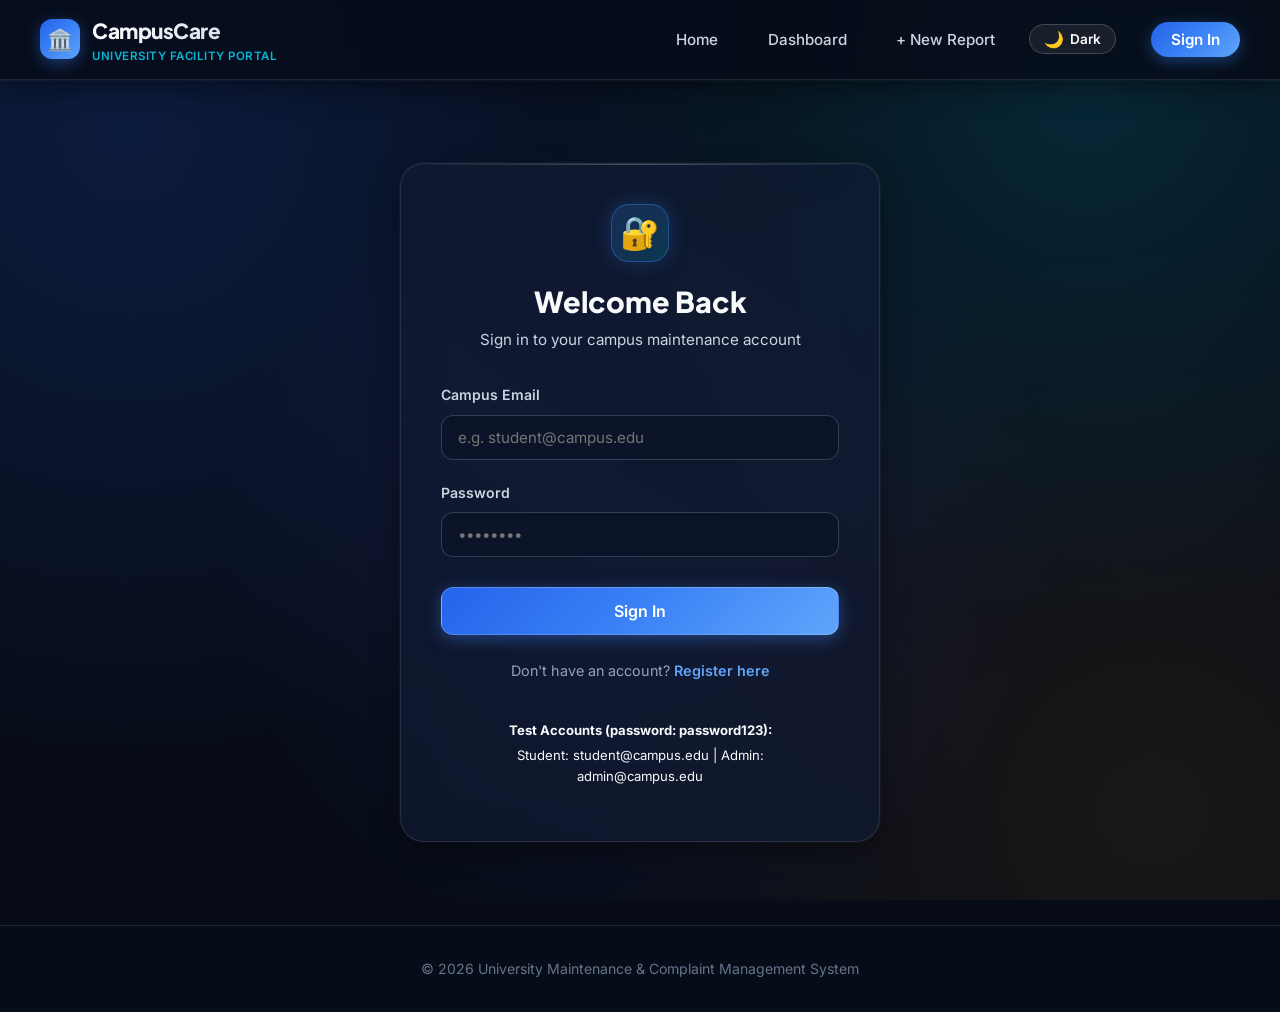
==== commit b946cd02: "feat: add glassmorphism design system, theme switcher, and mobile navigation across frontend pages" ====
--- a/dashboard.html
+++ b/dashboard.html
@@ -1,10 +1,23 @@
 <!DOCTYPE html>
 <html lang="en">
 <head>
+  <script>
+    (function() {
+      var theme = localStorage.getItem('campuscare-theme') || 'dark';
+      document.documentElement.setAttribute('data-theme', theme);
+
+      var t = localStorage.getItem('token');
+      if (!t || t === 'null' || t === 'undefined' || t.split('.').length !== 3) {
+        document.documentElement.style.display = 'none';
+        window.location.replace('login.html');
+      }
+    })();
+  </script>
   <meta charset="UTF-8">
   <meta name="viewport" content="width=device-width, initial-scale=1.0">
-  <title>Dashboard — CampusCare (CP-2)</title>
+  <title>Dashboard — CampusCare</title>
   <link rel="stylesheet" href="css/style.css">
+  <link rel="icon" href="data:image/svg+xml,<svg xmlns='http://www.w3.org/2000/svg' viewBox='0 0 100 100'><text y='.9em' font-size='90'>🏛️</text></svg>">
 </head>
 <body>
 
@@ -14,14 +27,37 @@
       <div class="nav-brand-icon">🏛️</div>
       <div class="nav-brand-title">
         <h2>CampusCare</h2>
-        <span>University Portal</span>
+        <span>University Facility Portal</span>
       </div>
     </a>
-    <ul class="nav-links">
+
+    <!-- Mobile Header Actions (Theme + Hamburger) -->
+    <div class="nav-mobile-actions">
+      <button type="button" class="theme-toggle-btn" id="themeToggleBtnMobile" title="Switch Theme" aria-label="Toggle theme">
+        <span class="theme-icon">🌙</span>
+      </button>
+      <button type="button" class="nav-hamburger-btn" id="navHamburgerBtn" title="Toggle navigation menu" aria-label="Toggle navigation menu" aria-expanded="false">
+        <span class="hamburger-bar"></span>
+        <span class="hamburger-bar"></span>
+        <span class="hamburger-bar"></span>
+      </button>
+    </div>
+
+    <!-- Navigation Links -->
+    <ul class="nav-links" id="navLinks">
       <li><a href="index.html">Home</a></li>
       <li><a href="dashboard.html" class="active">Dashboard</a></li>
       <li><a href="new-complaint.html">+ New Report</a></li>
-      <li><a href="login.html" id="logoutBtn" class="btn-nav-action">Sign Out</a></li>
+      <li class="nav-theme-desktop">
+        <button type="button" class="theme-toggle-btn" id="themeToggleBtn" title="Switch Theme" aria-label="Toggle theme">
+          <span class="theme-icon">🌙</span>
+          <span class="theme-label">Dark</span>
+        </button>
+      </li>
+      <li>
+        <span id="navUserBadge" style="display: none;"></span>
+      </li>
+      <li><a href="login.html" id="logoutBtn" class="btn-nav-action">Sign In</a></li>
     </ul>
   </nav>
 
@@ -31,7 +67,7 @@
     <!-- User Welcome Header -->
     <div style="display: flex; justify-content: space-between; align-items: center; margin-bottom: 2rem; flex-wrap: wrap; gap: 1rem;">
       <div>
-        <h1 style="font-family: var(--font-display); font-size: 1.85rem; font-weight: 800; color: #ffffff;">
+        <h1 style="font-family: var(--font-display); font-size: 1.85rem; font-weight: 800; color: var(--text-main);">
           Welcome, <span id="userNameDisplay" style="background: var(--primary-gradient); -webkit-background-clip: text; -webkit-text-fill-color: transparent;">User</span>
         </h1>
         <p style="color: var(--text-secondary); font-size: 0.95rem; margin-top: 4px;">
@@ -50,7 +86,7 @@
       <div class="stat-glass-card all">
         <div class="stat-info">
           <h4>Total Reports</h4>
-          <div class="stat-number" id="statTotal">0</div>
+          <div class="stat-number stat-val-total" id="statTotal">0</div>
         </div>
         <div class="stat-icon" style="color: var(--primary);">📋</div>
       </div>
@@ -58,7 +94,7 @@
       <div class="stat-glass-card pending">
         <div class="stat-info">
           <h4>Pending Review</h4>
-          <div class="stat-number" id="statPending" style="color: #fbbf24;">0</div>
+          <div class="stat-number stat-val-pending" id="statPending">0</div>
         </div>
         <div class="stat-icon" style="color: var(--warning);">⏳</div>
       </div>
@@ -66,7 +102,7 @@
       <div class="stat-glass-card in-progress">
         <div class="stat-info">
           <h4>In Progress</h4>
-          <div class="stat-number" id="statInProgress" style="color: #38bdf8;">0</div>
+          <div class="stat-number stat-val-progress" id="statInProgress">0</div>
         </div>
         <div class="stat-icon" style="color: var(--secondary);">🔧</div>
       </div>
@@ -74,7 +110,7 @@
       <div class="stat-glass-card resolved">
         <div class="stat-info">
           <h4>Resolved</h4>
-          <div class="stat-number" id="statResolved" style="color: #34d399;">0</div>
+          <div class="stat-number stat-val-resolved" id="statResolved">0</div>
         </div>
         <div class="stat-icon" style="color: var(--success);">✅</div>
       </div>
--- a/css/style.css
+++ b/css/style.css
@@ -10,10 +10,14 @@
   --font-sans: 'Inter', -apple-system, BlinkMacSystemFont, 'Segoe UI', Roboto, sans-serif;
   --font-display: 'Plus Jakarta Sans', var(--font-sans);
 
-  /* Deep Midnight Color Palette */
+  /* Deep Midnight Color Palette (Dark Default) */
   --bg-deep: #070c18;
   --bg-surface: #0c1427;
   --bg-surface-elevated: #111b33;
+  --bg-gradient: radial-gradient(circle at 10% 15%, rgba(37, 99, 235, 0.18) 0%, transparent 45%),
+                 radial-gradient(circle at 85% 10%, rgba(6, 182, 212, 0.16) 0%, transparent 40%),
+                 radial-gradient(circle at 50% 60%, rgba(99, 102, 241, 0.12) 0%, transparent 50%),
+                 radial-gradient(circle at 90% 90%, rgba(245, 158, 11, 0.08) 0%, transparent 40%);
 
   /* Accent Gradients & Colors */
   --primary: #3b82f6;
@@ -62,6 +66,15 @@
   --text-muted: #94a3b8;
   --text-dim: #64748b;
 
+  /* Form & Controls */
+  --navbar-bg: rgba(7, 12, 24, 0.82);
+  --input-bg: rgba(15, 23, 42, 0.75);
+  --input-border: rgba(255, 255, 255, 0.14);
+  --input-color: #f8fafc;
+  --input-placeholder: #64748b;
+  --card-subtle-bg: rgba(18, 28, 54, 0.5);
+  --card-subtle-border: rgba(255, 255, 255, 0.08);
+
   /* Radii */
   --radius-sm: 8px;
   --radius-md: 12px;
@@ -73,6 +86,74 @@
   --transition: all 0.25s cubic-bezier(0.4, 0, 0.2, 1);
 }
 
+/* ==========================================================================
+   LIGHT MODE DESIGN SYSTEM
+   ========================================================================== */
+[data-theme="light"] {
+  /* Slate-White Theme */
+  --bg-deep: #f8fafc;
+  --bg-surface: #ffffff;
+  --bg-surface-elevated: #f1f5f9;
+  --bg-gradient: radial-gradient(circle at 10% 15%, rgba(37, 99, 235, 0.09) 0%, transparent 45%),
+                 radial-gradient(circle at 85% 10%, rgba(6, 182, 212, 0.08) 0%, transparent 40%),
+                 radial-gradient(circle at 50% 60%, rgba(99, 102, 241, 0.06) 0%, transparent 50%),
+                 radial-gradient(circle at 90% 90%, rgba(245, 158, 11, 0.05) 0%, transparent 40%);
+
+  /* Accent Gradients & Colors */
+  --primary: #2563eb;
+  --primary-light: #3b82f6;
+  --primary-glow: rgba(37, 99, 235, 0.25);
+  --primary-gradient: linear-gradient(135deg, #1d4ed8 0%, #2563eb 50%, #3b82f6 100%);
+  
+  --secondary: #0891b2;
+  --secondary-gradient: linear-gradient(135deg, #0e7490 0%, #0891b2 100%);
+  
+  --accent: #d97706;
+  --accent-gradient: linear-gradient(135deg, #b45309 0%, #d97706 100%);
+
+  /* Status Colors */
+  --success: #059669;
+  --success-bg: rgba(5, 150, 105, 0.12);
+  --success-border: rgba(5, 150, 105, 0.35);
+
+  --warning: #d97706;
+  --warning-bg: rgba(217, 119, 6, 0.12);
+  --warning-border: rgba(217, 119, 6, 0.35);
+
+  --danger: #dc2626;
+  --danger-bg: rgba(220, 38, 38, 0.12);
+  --danger-border: rgba(220, 38, 38, 0.35);
+
+  --info: #0284c7;
+  --info-bg: rgba(2, 132, 199, 0.12);
+  --info-border: rgba(2, 132, 199, 0.35);
+
+  /* Glassmorphism Tokens for Light Mode */
+  --glass-bg: rgba(255, 255, 255, 0.88);
+  --glass-bg-card: rgba(255, 255, 255, 0.95);
+  --glass-bg-hover: rgba(241, 245, 249, 0.95);
+  --glass-border: rgba(203, 213, 225, 0.85);
+  --glass-border-light: rgba(226, 232, 240, 0.9);
+  --glass-border-focus: rgba(37, 99, 235, 0.6);
+  --glass-shadow: 0 10px 25px -5px rgba(15, 23, 42, 0.08), 0 0 1px 1px rgba(15, 23, 42, 0.04);
+  --glass-shadow-lg: 0 20px 40px -10px rgba(15, 23, 42, 0.12), 0 0 2px 1px rgba(15, 23, 42, 0.06);
+
+  /* Text Colors */
+  --text-main: #0f172a;
+  --text-secondary: #334155;
+  --text-muted: #64748b;
+  --text-dim: #94a3b8;
+
+  /* Form & Controls */
+  --navbar-bg: rgba(255, 255, 255, 0.92);
+  --input-bg: #ffffff;
+  --input-border: #cbd5e1;
+  --input-color: #0f172a;
+  --input-placeholder: #94a3b8;
+  --card-subtle-bg: #ffffff;
+  --card-subtle-border: #e2e8f0;
+}
+
 /* Base Reset */
 *, *::before, *::after {
   margin: 0;
@@ -89,12 +170,9 @@
   flex-direction: column;
   line-height: 1.6;
   overflow-x: hidden;
-  background-image: 
-    radial-gradient(circle at 10% 15%, rgba(37, 99, 235, 0.18) 0%, transparent 45%),
-    radial-gradient(circle at 85% 10%, rgba(6, 182, 212, 0.16) 0%, transparent 40%),
-    radial-gradient(circle at 50% 60%, rgba(99, 102, 241, 0.12) 0%, transparent 50%),
-    radial-gradient(circle at 90% 90%, rgba(245, 158, 11, 0.08) 0%, transparent 40%);
+  background-image: var(--bg-gradient);
   background-attachment: fixed;
+  transition: background-color 0.3s ease, color 0.3s ease;
 }
 
 /* ==========================================================================
@@ -104,15 +182,16 @@
   position: sticky;
   top: 0;
   z-index: 100;
-  background: rgba(7, 12, 24, 0.75);
+  background: var(--navbar-bg);
   backdrop-filter: var(--glass-blur);
   -webkit-backdrop-filter: var(--glass-blur);
   border-bottom: 1px solid var(--glass-border);
-  padding: 1rem 2.5rem;
+  padding: 0.85rem 2.5rem;
   display: flex;
   justify-content: space-between;
   align-items: center;
-  box-shadow: 0 4px 25px rgba(0, 0, 0, 0.3);
+  box-shadow: var(--glass-shadow);
+  transition: background 0.3s ease, border-color 0.3s ease;
 }
 
 .nav-brand {
@@ -120,6 +199,7 @@
   align-items: center;
   gap: 12px;
   text-decoration: none;
+  flex-shrink: 0;
 }
 
 .nav-brand-icon {
@@ -147,6 +227,13 @@
   background: linear-gradient(135deg, #ffffff 0%, #cbd5e1 100%);
   -webkit-background-clip: text;
   -webkit-text-fill-color: transparent;
+  transition: all 0.3s ease;
+}
+
+[data-theme="light"] .nav-brand h2 {
+  background: linear-gradient(135deg, #0f172a 0%, #334155 100%);
+  -webkit-background-clip: text;
+  -webkit-text-fill-color: transparent;
 }
 
 .nav-brand span {
@@ -157,10 +244,101 @@
   text-transform: uppercase;
 }
 
+/* Theme Toggle Button (Desktop & Mobile) */
+.theme-toggle-btn {
+  display: inline-flex;
+  align-items: center;
+  gap: 6px;
+  padding: 6px 14px;
+  background: rgba(255, 255, 255, 0.08);
+  border: 1px solid var(--glass-border-light);
+  border-radius: var(--radius-full);
+  color: var(--text-main);
+  font-size: 0.85rem;
+  font-weight: 600;
+  cursor: pointer;
+  transition: var(--transition);
+  backdrop-filter: var(--glass-blur-sm);
+  outline: none;
+}
+
+[data-theme="light"] .theme-toggle-btn {
+  background: #f1f5f9;
+  border-color: #cbd5e1;
+  color: #0f172a;
+}
+
+.theme-toggle-btn:hover {
+  transform: translateY(-1px);
+  background: rgba(255, 255, 255, 0.16);
+  border-color: var(--primary-light);
+  box-shadow: 0 4px 12px rgba(0, 0, 0, 0.15);
+}
+
+[data-theme="light"] .theme-toggle-btn:hover {
+  background: #e2e8f0;
+  border-color: var(--primary);
+  box-shadow: 0 2px 8px rgba(15, 23, 42, 0.08);
+}
+
+.theme-toggle-btn .theme-icon {
+  font-size: 1rem;
+  line-height: 1;
+}
+
+/* Mobile Actions (Theme Toggle + Hamburger) */
+.nav-mobile-actions {
+  display: none;
+  align-items: center;
+  gap: 10px;
+}
+
+.nav-hamburger-btn {
+  display: flex;
+  flex-direction: column;
+  justify-content: space-around;
+  width: 40px;
+  height: 40px;
+  padding: 9px 8px;
+  background: rgba(255, 255, 255, 0.08);
+  border: 1px solid var(--glass-border-light);
+  border-radius: var(--radius-md);
+  cursor: pointer;
+  transition: var(--transition);
+  outline: none;
+}
+
+[data-theme="light"] .nav-hamburger-btn {
+  background: #f1f5f9;
+  border-color: #cbd5e1;
+}
+
+.nav-hamburger-btn .hamburger-bar {
+  width: 100%;
+  height: 2px;
+  background-color: var(--text-main);
+  border-radius: 2px;
+  transition: var(--transition);
+}
+
+.nav-hamburger-btn.active .hamburger-bar:nth-child(1) {
+  transform: translateY(7px) rotate(45deg);
+}
+
+.nav-hamburger-btn.active .hamburger-bar:nth-child(2) {
+  opacity: 0;
+  transform: scaleX(0);
+}
+
+.nav-hamburger-btn.active .hamburger-bar:nth-child(3) {
+  transform: translateY(-7px) rotate(-45deg);
+}
+
+/* Navigation Links */
 .nav-links {
   display: flex;
   list-style: none;
-  gap: 1.25rem;
+  gap: 1.1rem;
   align-items: center;
 }
 
@@ -180,12 +358,28 @@
   background: rgba(255, 255, 255, 0.08);
 }
 
+[data-theme="light"] .nav-links a {
+  color: var(--text-secondary);
+}
+
+[data-theme="light"] .nav-links a:hover {
+  color: var(--primary);
+  background: rgba(37, 99, 235, 0.08);
+}
+
 .nav-links a.active {
   color: #ffffff;
   background: rgba(59, 130, 246, 0.18);
   border: 1px solid rgba(59, 130, 246, 0.35);
   font-weight: 600;
   box-shadow: 0 0 15px rgba(59, 130, 246, 0.2);
+}
+
+[data-theme="light"] .nav-links a.active {
+  color: var(--primary);
+  background: rgba(37, 99, 235, 0.12);
+  border-color: rgba(37, 99, 235, 0.35);
+  box-shadow: 0 2px 10px rgba(37, 99, 235, 0.15);
 }
 
 .btn-nav-action {
@@ -195,11 +389,27 @@
   padding: 8px 20px !important;
   font-weight: 600 !important;
   box-shadow: 0 4px 15px var(--primary-glow) !important;
+  text-decoration: none !important;
+  cursor: pointer;
+  transition: var(--transition);
 }
 
 .btn-nav-action:hover {
   transform: translateY(-2px);
   box-shadow: 0 6px 20px rgba(59, 130, 246, 0.6) !important;
+}
+
+.btn-nav-action.sign-out {
+  background: rgba(239, 68, 68, 0.15) !important;
+  border: 1px solid rgba(239, 68, 68, 0.35) !important;
+  color: #fca5a5 !important;
+  box-shadow: none !important;
+}
+
+.btn-nav-action.sign-out:hover {
+  background: rgba(239, 68, 68, 0.35) !important;
+  color: #ffffff !important;
+  box-shadow: 0 4px 15px rgba(239, 68, 68, 0.4) !important;
 }
 
 /* ==========================================================================
@@ -1644,4 +1854,968 @@
   font-weight: 600;
 }
 
-
+/* Navbar User Badge & Auth State */
+.nav-user-badge {
+  display: inline-flex;
+  align-items: center;
+  gap: 8px;
+  font-size: 0.85rem;
+  font-weight: 600;
+  color: var(--text-main);
+  padding: 6px 14px;
+  background: rgba(255, 255, 255, 0.08);
+  border: 1px solid var(--glass-border-light);
+  border-radius: var(--radius-full);
+  backdrop-filter: var(--glass-blur-sm);
+  transition: var(--transition);
+}
+
+[data-theme="light"] .nav-user-badge {
+  background: #f1f5f9;
+  border-color: #cbd5e1;
+  color: #0f172a;
+}
+
+.nav-user-badge .role-pill {
+  font-size: 0.72rem;
+  font-weight: 700;
+  padding: 2px 8px;
+  border-radius: var(--radius-full);
+  background: var(--primary-gradient);
+  color: #ffffff;
+  text-transform: uppercase;
+  letter-spacing: 0.5px;
+}
+
+/* ==========================================================================
+   COMPREHENSIVE LIGHT MODE OVERRIDES
+   ========================================================================== */
+[data-theme="light"] {
+  color-scheme: light;
+}
+
+[data-theme="light"] h1,
+[data-theme="light"] h2,
+[data-theme="light"] h3,
+[data-theme="light"] h4,
+[data-theme="light"] h5,
+[data-theme="light"] h6 {
+  color: #0f172a !important;
+}
+
+/* ----------------------------------------------------
+   HOME PAGE (index.html) LIGHT MODE
+   ---------------------------------------------------- */
+[data-theme="light"] .hero-glass {
+  background: linear-gradient(135deg, #ffffff 0%, #f1f5f9 100%) !important;
+  border: 1px solid #cbd5e1 !important;
+  box-shadow: 0 10px 35px -5px rgba(15, 23, 42, 0.08), 0 0 1px 1px rgba(15, 23, 42, 0.04) !important;
+}
+
+[data-theme="light"] .hero-glass::before {
+  background: linear-gradient(90deg, transparent, rgba(37, 99, 235, 0.3), transparent) !important;
+}
+
+[data-theme="light"] .hero-glass h1 {
+  background: linear-gradient(135deg, #0f172a 30%, #2563eb 100%) !important;
+  -webkit-background-clip: text !important;
+  -webkit-text-fill-color: transparent !important;
+}
+
+[data-theme="light"] .hero-glass p {
+  color: #475569 !important;
+}
+
+[data-theme="light"] .hero-badge {
+  background: rgba(37, 99, 235, 0.08) !important;
+  border: 1px solid rgba(37, 99, 235, 0.3) !important;
+  color: #1d4ed8 !important;
+}
+
+[data-theme="light"] .features-grid .feature-glass-card {
+  background: #ffffff !important;
+  border: 1px solid #e2e8f0 !important;
+  box-shadow: 0 4px 20px rgba(15, 23, 42, 0.05) !important;
+}
+
+[data-theme="light"] .features-grid .feature-glass-card:hover {
+  background: #f8fafc !important;
+  border-color: #93c5fd !important;
+  box-shadow: 0 12px 30px rgba(37, 99, 235, 0.1) !important;
+}
+
+[data-theme="light"] .feature-glass-card .icon-box {
+  background: rgba(37, 99, 235, 0.08) !important;
+  border: 1px solid rgba(37, 99, 235, 0.25) !important;
+}
+
+[data-theme="light"] .feature-glass-card h3 {
+  color: #0f172a !important;
+}
+
+[data-theme="light"] .feature-glass-card p {
+  color: #64748b !important;
+}
+
+/* ----------------------------------------------------
+   REPORT FORM (new-complaint.html) LIGHT MODE
+   ---------------------------------------------------- */
+[data-theme="light"] .report-page-header h1 {
+  color: #0f172a !important;
+}
+
+[data-theme="light"] .report-page-header p {
+  color: #475569 !important;
+}
+
+[data-theme="light"] .report-breadcrumbs a {
+  color: #64748b !important;
+}
+
+[data-theme="light"] .report-breadcrumbs a:hover {
+  color: #2563eb !important;
+}
+
+[data-theme="light"] .api-status-pill {
+  background: #ecfdf5 !important;
+  border: 1px solid #a7f3d0 !important;
+  color: #047857 !important;
+}
+
+[data-theme="light"] .glass-panel {
+  background: #ffffff !important;
+  border: 1px solid #e2e8f0 !important;
+  box-shadow: 0 4px 25px rgba(15, 23, 42, 0.05) !important;
+}
+
+[data-theme="light"] .glass-panel::before {
+  background: linear-gradient(90deg, transparent, rgba(37, 99, 235, 0.3), transparent) !important;
+}
+
+[data-theme="light"] .report-step-card {
+  background: #f8fafc !important;
+  border: 1px solid #cbd5e1 !important;
+}
+
+[data-theme="light"] .report-step-card:hover {
+  border-color: #93c5fd !important;
+  box-shadow: 0 8px 24px rgba(15, 23, 42, 0.06) !important;
+}
+
+[data-theme="light"] .report-step-header {
+  border-bottom: 1px solid #e2e8f0 !important;
+}
+
+[data-theme="light"] .report-step-title h2 {
+  color: #0f172a !important;
+}
+
+[data-theme="light"] .report-step-count {
+  background: rgba(37, 99, 235, 0.1) !important;
+  border: 1px solid rgba(37, 99, 235, 0.3) !important;
+  color: #1d4ed8 !important;
+}
+
+/* View Mode Switcher (Cards vs Select Option) */
+[data-theme="light"] .view-mode-tabs {
+  background: #e2e8f0 !important;
+  border: 1px solid #cbd5e1 !important;
+}
+
+[data-theme="light"] .view-mode-btn {
+  color: #475569 !important;
+}
+
+[data-theme="light"] .view-mode-btn:hover {
+  color: #0f172a !important;
+}
+
+[data-theme="light"] .view-mode-btn.active {
+  background: var(--primary-gradient) !important;
+  color: #ffffff !important;
+  box-shadow: 0 2px 8px var(--primary-glow) !important;
+}
+
+[data-theme="light"] .select-mode-wrap {
+  background: #ffffff !important;
+  border: 1px solid #cbd5e1 !important;
+}
+
+/* Building & Floor Filter Tabs */
+[data-theme="light"] .building-pill,
+[data-theme="light"] .floor-pill {
+  background: #ffffff !important;
+  border: 1px solid #cbd5e1 !important;
+  color: #334155 !important;
+}
+
+[data-theme="light"] .building-pill:hover,
+[data-theme="light"] .floor-pill:hover {
+  background: #f1f5f9 !important;
+  color: #0f172a !important;
+  border-color: #94a3b8 !important;
+}
+
+[data-theme="light"] .building-pill.active,
+[data-theme="light"] .floor-pill.active {
+  background: var(--primary-gradient) !important;
+  color: #ffffff !important;
+  border-color: transparent !important;
+  box-shadow: 0 2px 8px var(--primary-glow) !important;
+}
+
+/* Room Selection Cards */
+[data-theme="light"] .room-card-select {
+  background: #ffffff !important;
+  border: 1px solid #cbd5e1 !important;
+}
+
+[data-theme="light"] .room-card-select:hover {
+  background: #f1f5f9 !important;
+  border-color: #93c5fd !important;
+  transform: translateY(-1px) !important;
+}
+
+[data-theme="light"] .room-card-select.selected {
+  background: rgba(37, 99, 235, 0.08) !important;
+  border-color: #2563eb !important;
+  box-shadow: 0 0 0 1px #2563eb !important;
+}
+
+[data-theme="light"] .room-card-num {
+  color: #0f172a !important;
+}
+
+[data-theme="light"] .room-card-bldg {
+  color: #64748b !important;
+}
+
+[data-theme="light"] .room-check-badge {
+  border-color: #94a3b8 !important;
+  color: transparent !important;
+}
+
+[data-theme="light"] .room-card-select.selected .room-check-badge {
+  background: #2563eb !important;
+  border-color: #2563eb !important;
+  color: #ffffff !important;
+}
+
+/* Category Selection Cards */
+[data-theme="light"] .category-card-select {
+  background: #ffffff !important;
+  border: 1px solid #cbd5e1 !important;
+}
+
+[data-theme="light"] .category-card-select:hover {
+  background: #f1f5f9 !important;
+  border-color: #0891b2 !important;
+  transform: translateY(-1px) !important;
+}
+
+[data-theme="light"] .category-card-select.selected {
+  background: rgba(8, 145, 178, 0.09) !important;
+  border-color: #0891b2 !important;
+  box-shadow: 0 0 0 1px #0891b2 !important;
+}
+
+[data-theme="light"] .category-icon-box {
+  background: #f1f5f9 !important;
+  border: 1px solid #e2e8f0 !important;
+}
+
+[data-theme="light"] .category-card-select.selected .category-icon-box {
+  background: rgba(8, 145, 178, 0.18) !important;
+  border-color: #0891b2 !important;
+}
+
+[data-theme="light"] .category-card-name {
+  color: #0f172a !important;
+}
+
+[data-theme="light"] .category-card-select.selected .room-check-badge {
+  background: #0891b2 !important;
+  border-color: #0891b2 !important;
+  color: #ffffff !important;
+}
+
+/* Selected Tags Bar */
+[data-theme="light"] .selected-tags-bar {
+  background: #f1f5f9 !important;
+  border: 1px dashed #cbd5e1 !important;
+}
+
+[data-theme="light"] .selected-tag-chip {
+  background: #ffffff !important;
+  border: 1px solid #cbd5e1 !important;
+  color: #1e40af !important;
+}
+
+[data-theme="light"] .selected-tag-chip.cat {
+  background: #ecfeff !important;
+  border: 1px solid #a5f3fc !important;
+  color: #0e7490 !important;
+}
+
+[data-theme="light"] .selected-tag-remove {
+  color: #64748b !important;
+}
+
+[data-theme="light"] .selected-tag-remove:hover {
+  color: #dc2626 !important;
+}
+
+[data-theme="light"] #btnClearRooms,
+[data-theme="light"] #btnClearCats {
+  color: #2563eb !important;
+}
+
+[data-theme="light"] #btnClearRooms:hover,
+[data-theme="light"] #btnClearCats:hover {
+  color: #dc2626 !important;
+}
+
+/* Slice Controls Bar */
+[data-theme="light"] .slice-controls-bar {
+  border-top: 1px dashed #cbd5e1 !important;
+  color: #64748b !important;
+}
+
+[data-theme="light"] .btn-slice {
+  background: #ffffff !important;
+  border: 1px solid #cbd5e1 !important;
+  color: #334155 !important;
+}
+
+[data-theme="light"] .btn-slice:hover {
+  background: #f1f5f9 !important;
+  color: #0f172a !important;
+  border-color: #2563eb !important;
+}
+
+/* Priority Tiles */
+[data-theme="light"] .priority-tile {
+  background: #ffffff !important;
+  border: 1px solid #cbd5e1 !important;
+}
+
+[data-theme="light"] .priority-tile:hover {
+  background: #f1f5f9 !important;
+  border-color: #94a3b8 !important;
+}
+
+[data-theme="light"] .priority-tile-title {
+  color: #0f172a !important;
+}
+
+[data-theme="light"] .priority-tile-desc {
+  color: #64748b !important;
+}
+
+[data-theme="light"] .priority-tile[data-priority="LOW"].selected {
+  background: #ecfdf5 !important;
+  border-color: #059669 !important;
+}
+
+[data-theme="light"] .priority-tile[data-priority="LOW"].selected .priority-tile-title {
+  color: #047857 !important;
+}
+
+[data-theme="light"] .priority-tile[data-priority="LOW"].selected .priority-tile-desc {
+  color: #065f46 !important;
+}
+
+[data-theme="light"] .priority-tile[data-priority="MEDIUM"].selected {
+  background: #eff6ff !important;
+  border-color: #2563eb !important;
+}
+
+[data-theme="light"] .priority-tile[data-priority="MEDIUM"].selected .priority-tile-title {
+  color: #1d4ed8 !important;
+}
+
+[data-theme="light"] .priority-tile[data-priority="MEDIUM"].selected .priority-tile-desc {
+  color: #1e40af !important;
+}
+
+[data-theme="light"] .priority-tile[data-priority="HIGH"].selected {
+  background: #fffbeb !important;
+  border-color: #d97706 !important;
+}
+
+[data-theme="light"] .priority-tile[data-priority="HIGH"].selected .priority-tile-title {
+  color: #b45309 !important;
+}
+
+[data-theme="light"] .priority-tile[data-priority="HIGH"].selected .priority-tile-desc {
+  color: #92400e !important;
+}
+
+[data-theme="light"] .priority-tile[data-priority="URGENT"].selected {
+  background: #fef2f2 !important;
+  border-color: #dc2626 !important;
+}
+
+[data-theme="light"] .priority-tile[data-priority="URGENT"].selected .priority-tile-title {
+  color: #b91c1c !important;
+}
+
+[data-theme="light"] .priority-tile[data-priority="URGENT"].selected .priority-tile-desc {
+  color: #991b1b !important;
+}
+
+/* Form Controls & Inputs (CRITICAL FIX FOR DROPDOWN OPTIONS) */
+[data-theme="light"] .form-label {
+  color: #334155 !important;
+}
+
+[data-theme="light"] .form-control-glass,
+[data-theme="light"] .glass-search-input,
+[data-theme="light"] input[type="text"],
+[data-theme="light"] input[type="email"],
+[data-theme="light"] input[type="password"],
+[data-theme="light"] input[type="url"],
+[data-theme="light"] input[type="tel"],
+[data-theme="light"] select,
+[data-theme="light"] textarea {
+  background: #ffffff !important;
+  border: 1px solid #cbd5e1 !important;
+  color: #0f172a !important;
+  box-shadow: 0 1px 2px rgba(15, 23, 42, 0.04) !important;
+}
+
+[data-theme="light"] .form-control-glass option,
+[data-theme="light"] select option {
+  background-color: #ffffff !important;
+  color: #0f172a !important;
+}
+
+[data-theme="light"] .form-control-glass:focus,
+[data-theme="light"] .glass-search-input:focus,
+[data-theme="light"] input:focus,
+[data-theme="light"] select:focus,
+[data-theme="light"] textarea:focus {
+  border-color: #2563eb !important;
+  box-shadow: 0 0 0 3px rgba(37, 99, 235, 0.15) !important;
+}
+
+[data-theme="light"] input::placeholder,
+[data-theme="light"] textarea::placeholder {
+  color: #94a3b8 !important;
+}
+
+[data-theme="light"] .photo-preview-wrap {
+  background: #f1f5f9 !important;
+  border: 1px solid #cbd5e1 !important;
+}
+
+[data-theme="light"] .photo-preview-thumb {
+  border-color: #cbd5e1 !important;
+}
+
+[data-theme="light"] .report-summary-banner {
+  background: linear-gradient(135deg, rgba(37, 99, 235, 0.08) 0%, rgba(6, 182, 212, 0.08) 100%) !important;
+  border: 1px solid rgba(37, 99, 235, 0.25) !important;
+}
+
+[data-theme="light"] .report-summary-text h4 {
+  color: #0f172a !important;
+}
+
+[data-theme="light"] .report-summary-text p {
+  color: #475569 !important;
+}
+
+/* ----------------------------------------------------
+   DASHBOARD (dashboard.html) LIGHT MODE
+   ---------------------------------------------------- */
+[data-theme="light"] .stat-glass-card {
+  background: #ffffff !important;
+  border: 1px solid #e2e8f0 !important;
+  box-shadow: 0 4px 18px rgba(15, 23, 42, 0.05) !important;
+}
+
+[data-theme="light"] .stat-glass-card .stat-info h4 {
+  color: #64748b !important;
+}
+
+[data-theme="light"] .stat-glass-card .stat-number,
+[data-theme="light"] #statTotal,
+[data-theme="light"] .stat-val-total {
+  color: #1e293b !important;
+}
+
+[data-theme="light"] #statPending,
+[data-theme="light"] .stat-val-pending {
+  color: #d97706 !important;
+}
+
+[data-theme="light"] #statInProgress,
+[data-theme="light"] .stat-val-progress {
+  color: #0284c7 !important;
+}
+
+[data-theme="light"] #statResolved,
+[data-theme="light"] .stat-val-resolved {
+  color: #059669 !important;
+}
+
+[data-theme="light"] .stat-glass-card .stat-icon {
+  background: #f1f5f9 !important;
+}
+
+[data-theme="light"] .filter-pills .filter-pill {
+  background: #ffffff !important;
+  border: 1px solid #cbd5e1 !important;
+  color: #475569 !important;
+}
+
+[data-theme="light"] .filter-pills .filter-pill:hover {
+  background: #f1f5f9 !important;
+  color: #0f172a !important;
+}
+
+[data-theme="light"] .filter-pills .filter-pill.active {
+  background: var(--primary-gradient) !important;
+  color: #ffffff !important;
+  border-color: transparent !important;
+}
+
+[data-theme="light"] .table-glass-wrapper {
+  background: #ffffff !important;
+  border: 1px solid #e2e8f0 !important;
+  box-shadow: 0 4px 20px rgba(15, 23, 42, 0.05) !important;
+}
+
+[data-theme="light"] .glass-table th {
+  background: #f8fafc !important;
+  color: #475569 !important;
+  border-bottom: 2px solid #e2e8f0 !important;
+}
+
+[data-theme="light"] .glass-table td {
+  color: #0f172a !important;
+  border-bottom: 1px solid #f1f5f9 !important;
+}
+
+[data-theme="light"] .glass-table tbody tr:hover td {
+  background: #f8fafc !important;
+}
+
+/* Status Badges with Rich High Contrast in Light Mode */
+[data-theme="light"] .badge-pending {
+  background: #fef3c7 !important;
+  color: #b45309 !important;
+  border: 1px solid #fcd34d !important;
+}
+
+[data-theme="light"] .badge-assigned {
+  background: #e0e7ff !important;
+  color: #4338ca !important;
+  border: 1px solid #c7d2fe !important;
+}
+
+[data-theme="light"] .badge-in_progress,
+[data-theme="light"] .badge-in-progress {
+  background: #e0f2fe !important;
+  color: #0369a1 !important;
+  border: 1px solid #bae6fd !important;
+}
+
+[data-theme="light"] .badge-resolved {
+  background: #d1fae5 !important;
+  color: #047857 !important;
+  border: 1px solid #a7f3d0 !important;
+}
+
+[data-theme="light"] .badge-rejected {
+  background: #fee2e2 !important;
+  color: #b91c1c !important;
+  border: 1px solid #fca5a5 !important;
+}
+
+/* ----------------------------------------------------
+   AUTH PAGES & GENERAL COMPONENTS LIGHT MODE
+   ---------------------------------------------------- */
+[data-theme="light"] .form-header-icon {
+  background: #f1f5f9 !important;
+  border: 1px solid #e2e8f0 !important;
+}
+
+[data-theme="light"] .test-accounts-box {
+  background: #f8fafc !important;
+  border: 1px solid #e2e8f0 !important;
+  color: #475569 !important;
+}
+
+[data-theme="light"] code {
+  background: #e2e8f0 !important;
+  color: #0f172a !important;
+  padding: 2px 6px;
+  border-radius: 4px;
+}
+
+[data-theme="light"] .modal-box {
+  background: #ffffff !important;
+  border: 1px solid #cbd5e1 !important;
+  box-shadow: 0 25px 60px rgba(15, 23, 42, 0.18) !important;
+}
+
+[data-theme="light"] .modal-header {
+  border-bottom-color: #e2e8f0 !important;
+}
+
+[data-theme="light"] .modal-header h3 {
+  color: #0f172a !important;
+}
+
+[data-theme="light"] #editComplaintMeta {
+  background: #f1f5f9 !important;
+  border: 1px solid #cbd5e1 !important;
+  color: #1e40af !important;
+}
+
+[data-theme="light"] footer {
+  background: #f1f5f9 !important;
+  border-top-color: #e2e8f0 !important;
+  color: #64748b !important;
+}
+
+[data-theme="light"] .btn-outline {
+  border-color: #cbd5e1 !important;
+  color: #0f172a !important;
+  background: #ffffff !important;
+}
+
+[data-theme="light"] .btn-outline:hover {
+  background: #f1f5f9 !important;
+  border-color: #94a3b8 !important;
+}
+
+/* ==========================================================================
+   ADVANCED RESPONSIVE DESIGN (MOBILE, TABLET, DESKTOP)
+   ========================================================================== */
+
+/* Tablet & Smaller Laptops (<= 1024px) */
+@media (max-width: 1024px) {
+  .navbar {
+    padding: 0.85rem 1.75rem;
+  }
+
+  .main-content {
+    padding: 0 1.25rem;
+    margin: 1.75rem auto;
+  }
+
+  .stats-grid {
+    grid-template-columns: repeat(2, 1fr);
+    gap: 14px;
+  }
+}
+
+/* Mobile & Tablet Portrait (<= 768px) */
+@media (max-width: 768px) {
+  .navbar {
+    padding: 0.75rem 1.25rem;
+    position: sticky;
+    top: 0;
+  }
+
+  .nav-mobile-actions {
+    display: flex;
+  }
+
+  .nav-theme-desktop {
+    display: none;
+  }
+
+  .nav-links {
+    display: none;
+    position: absolute;
+    top: 100%;
+    left: 0;
+    right: 0;
+    width: 100%;
+    background: var(--navbar-bg);
+    backdrop-filter: blur(20px);
+    -webkit-backdrop-filter: blur(20px);
+    border-bottom: 1px solid var(--glass-border);
+    flex-direction: column;
+    align-items: stretch;
+    padding: 1rem 1.25rem;
+    gap: 0.65rem;
+    box-shadow: var(--glass-shadow-lg);
+    z-index: 99;
+  }
+
+  .nav-links.mobile-open {
+    display: flex;
+    animation: navSlideDown 0.22s ease-out forwards;
+  }
+
+  [data-theme="light"] .nav-links {
+    background: rgba(255, 255, 255, 0.98) !important;
+    border-bottom: 1px solid #cbd5e1 !important;
+    box-shadow: 0 10px 30px rgba(15, 23, 42, 0.1) !important;
+  }
+
+  @keyframes navSlideDown {
+    from {
+      opacity: 0;
+      transform: translateY(-8px);
+    }
+    to {
+      opacity: 1;
+      transform: translateY(0);
+    }
+  }
+
+  .nav-links li {
+    width: 100%;
+    display: flex;
+  }
+
+  .nav-links a {
+    width: 100%;
+    text-align: center;
+    padding: 11px 16px;
+    font-size: 0.98rem;
+  }
+
+  .nav-user-badge {
+    width: 100%;
+    justify-content: center;
+    padding: 9px 16px;
+  }
+
+  .btn-nav-action {
+    width: 100%;
+    text-align: center;
+    padding: 11px 18px !important;
+  }
+
+  /* Page Structure */
+  .main-content {
+    padding: 0 1rem;
+    margin: 1.2rem auto;
+  }
+
+  .glass-panel {
+    padding: 1.5rem 1.25rem !important;
+    border-radius: var(--radius-lg);
+  }
+
+  /* Hero Section */
+  .hero-glass {
+    padding: 2.2rem 1.25rem;
+  }
+
+  .hero-glass h1 {
+    font-size: 1.85rem;
+    line-height: 1.25;
+  }
+
+  .features-grid {
+    grid-template-columns: 1fr;
+    gap: 1rem;
+  }
+
+  /* Dashboard Adjustments */
+  .stats-grid {
+    grid-template-columns: repeat(2, 1fr);
+    gap: 10px;
+  }
+
+  .stat-glass-card {
+    padding: 1rem 1.1rem;
+  }
+
+  .table-controls-bar {
+    flex-direction: column;
+    align-items: stretch;
+    gap: 10px;
+  }
+
+  .search-filter-box {
+    max-width: 100%;
+    width: 100%;
+  }
+
+  .filter-pills {
+    overflow-x: auto;
+    flex-wrap: nowrap;
+    padding-bottom: 4px;
+    -webkit-overflow-scrolling: touch;
+  }
+
+  .filter-pill {
+    flex-shrink: 0;
+  }
+
+  .table-glass-wrapper {
+    overflow-x: auto;
+    -webkit-overflow-scrolling: touch;
+    border-radius: var(--radius-lg);
+  }
+
+  .glass-table th,
+  .glass-table td {
+    padding: 12px 14px;
+    white-space: nowrap;
+  }
+
+  /* Report Form Mobile Adjustments */
+  .report-page-header h1 {
+    font-size: 1.6rem !important;
+  }
+
+  .report-step-card {
+    padding: 1.25rem 1rem;
+    margin-bottom: 1.25rem;
+    border-radius: var(--radius-md);
+  }
+
+  .report-step-header {
+    flex-direction: column;
+    align-items: flex-start;
+    gap: 10px;
+  }
+
+  .floor-filter-pills,
+  .building-filter-pills {
+    overflow-x: auto;
+    flex-wrap: nowrap;
+    padding-bottom: 6px;
+    -webkit-overflow-scrolling: touch;
+  }
+
+  .floor-pill,
+  .building-pill {
+    flex-shrink: 0;
+  }
+
+  .room-selection-grid {
+    grid-template-columns: repeat(auto-fill, minmax(130px, 1fr));
+    gap: 8px;
+    max-height: 280px;
+  }
+
+  .category-selection-grid {
+    grid-template-columns: repeat(auto-fill, minmax(130px, 1fr));
+    gap: 8px;
+  }
+
+  .category-card-select {
+    padding: 10px 12px;
+    gap: 8px;
+  }
+
+  .category-icon-box {
+    width: 32px;
+    height: 32px;
+    font-size: 1.1rem;
+  }
+
+  .priority-tiles-grid {
+    grid-template-columns: repeat(2, 1fr);
+    gap: 8px;
+  }
+
+  .select-row-flex {
+    flex-direction: column;
+    align-items: stretch;
+  }
+
+  .report-summary-banner {
+    flex-direction: column;
+    align-items: flex-start;
+    gap: 12px;
+  }
+
+  .report-summary-count-badge {
+    width: 100%;
+    text-align: center;
+  }
+
+  /* Form action buttons */
+  form[id="singleMultiComplaintForm"] button[type="submit"],
+  form[id="singleMultiComplaintForm"] .btn {
+    width: 100%;
+  }
+
+  /* Modal Dialog */
+  .modal-box {
+    padding: 1.5rem 1.25rem;
+    margin: 1rem;
+  }
+}
+
+/* Small Smartphone Screen (<= 480px) */
+@media (max-width: 480px) {
+  .navbar {
+    padding: 0.7rem 1rem;
+  }
+
+  .nav-brand-icon {
+    width: 34px;
+    height: 34px;
+    font-size: 1.15rem;
+  }
+
+  .nav-brand h2 {
+    font-size: 1.15rem;
+  }
+
+  .nav-brand span {
+    font-size: 0.65rem;
+  }
+
+  .main-content {
+    padding: 0 0.75rem;
+    margin: 0.9rem auto;
+  }
+
+  .glass-panel {
+    padding: 1.2rem 0.95rem !important;
+  }
+
+  .stats-grid {
+    grid-template-columns: 1fr;
+    gap: 8px;
+  }
+
+  .hero-glass h1 {
+    font-size: 1.55rem;
+  }
+
+  .report-page-header h1 {
+    font-size: 1.4rem !important;
+  }
+
+  .room-selection-grid,
+  .category-selection-grid {
+    grid-template-columns: repeat(auto-fill, minmax(110px, 1fr));
+  }
+
+  .priority-tiles-grid {
+    grid-template-columns: 1fr;
+  }
+
+  .slice-controls-bar {
+    flex-direction: column;
+    align-items: flex-start;
+    gap: 8px;
+  }
+
+  .slice-btn-group {
+    width: 100%;
+  }
+
+  .btn-slice {
+    flex: 1;
+    text-align: center;
+  }
+}
+
+
+
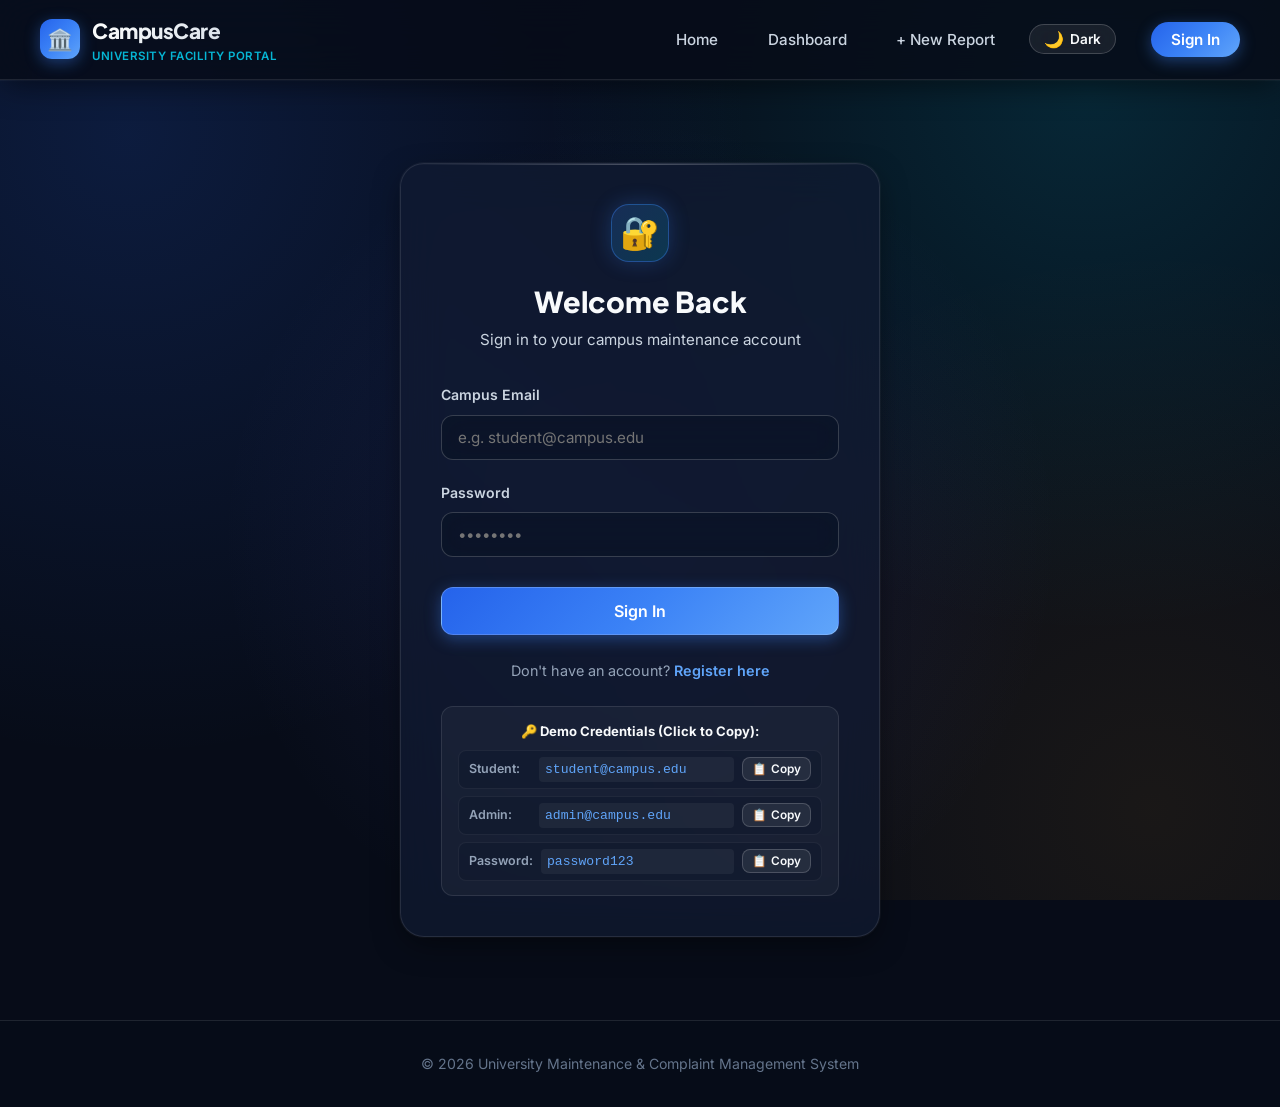
==== commit 6eebb946: "feat: add comprehensive CSS design system and dashboard styles for the frontend" ====
--- a/dashboard.html
+++ b/dashboard.html
@@ -68,7 +68,7 @@
     <div style="display: flex; justify-content: space-between; align-items: center; margin-bottom: 2rem; flex-wrap: wrap; gap: 1rem;">
       <div>
         <h1 style="font-family: var(--font-display); font-size: 1.85rem; font-weight: 800; color: var(--text-main);">
-          Welcome, <span id="userNameDisplay" style="background: var(--primary-gradient); -webkit-background-clip: text; -webkit-text-fill-color: transparent;">User</span>
+          Welcome, <span id="userNameDisplay" style="background: var(--primary-gradient); -webkit-background-clip: text; background-clip: text; -webkit-text-fill-color: transparent;">User</span>
         </h1>
         <p style="color: var(--text-secondary); font-size: 0.95rem; margin-top: 4px;">
           Access Role: <strong id="userRoleDisplay" class="badge-glass badge-assigned">STUDENT</strong> | Campus Facilities Overview
--- a/css/style.css
+++ b/css/style.css
@@ -226,6 +226,7 @@
   letter-spacing: -0.5px;
   background: linear-gradient(135deg, #ffffff 0%, #cbd5e1 100%);
   -webkit-background-clip: text;
+  background-clip: text;
   -webkit-text-fill-color: transparent;
   transition: all 0.3s ease;
 }
@@ -233,6 +234,7 @@
 [data-theme="light"] .nav-brand h2 {
   background: linear-gradient(135deg, #0f172a 0%, #334155 100%);
   -webkit-background-clip: text;
+  background-clip: text;
   -webkit-text-fill-color: transparent;
 }
 
@@ -549,6 +551,7 @@
   margin-bottom: 1.25rem;
   background: linear-gradient(135deg, #ffffff 30%, #93c5fd 100%);
   -webkit-background-clip: text;
+  background-clip: text;
   -webkit-text-fill-color: transparent;
 }
 
@@ -1261,6 +1264,99 @@
 .toast.error { border-left: 4px solid var(--danger); }
 .toast.info { border-left: 4px solid var(--primary); }
 
+/* Test Demo Credentials Box & Copy Buttons */
+.test-accounts-box {
+  margin-top: 1.5rem;
+  padding: 14px 16px;
+  background: rgba(255, 255, 255, 0.04);
+  border: 1px solid var(--glass-border);
+  border-radius: var(--radius-md);
+  font-size: 0.82rem;
+  color: var(--text-secondary);
+  transition: var(--transition);
+}
+
+.test-accounts-title {
+  font-weight: 700;
+  color: var(--text-main);
+  font-size: 0.82rem;
+  margin-bottom: 8px;
+  text-align: center;
+}
+
+.test-cred-list {
+  display: flex;
+  flex-direction: column;
+  gap: 7px;
+}
+
+.test-cred-row {
+  display: flex;
+  align-items: center;
+  justify-content: space-between;
+  gap: 8px;
+  background: rgba(15, 23, 42, 0.45);
+  padding: 6px 10px;
+  border-radius: var(--radius-sm);
+  border: 1px solid rgba(255, 255, 255, 0.06);
+  transition: var(--transition);
+}
+
+.test-cred-row:hover {
+  border-color: rgba(59, 130, 246, 0.35);
+  background: rgba(18, 28, 54, 0.6);
+}
+
+.test-cred-label {
+  font-weight: 600;
+  color: var(--text-muted);
+  font-size: 0.78rem;
+  min-width: 62px;
+}
+
+.test-cred-code {
+  font-family: monospace;
+  font-size: 0.82rem;
+  color: var(--primary-light);
+  background: rgba(255, 255, 255, 0.05);
+  padding: 2px 6px;
+  border-radius: 4px;
+  flex: 1;
+  text-align: left;
+  word-break: break-all;
+}
+
+.btn-copy-cred {
+  display: inline-flex;
+  align-items: center;
+  gap: 4px;
+  padding: 4px 9px;
+  background: rgba(255, 255, 255, 0.08);
+  border: 1px solid var(--glass-border-light);
+  border-radius: var(--radius-sm);
+  color: var(--text-main);
+  font-size: 0.74rem;
+  font-weight: 600;
+  cursor: pointer;
+  transition: var(--transition);
+  outline: none;
+  white-space: nowrap;
+}
+
+.btn-copy-cred:hover {
+  background: var(--primary-gradient);
+  color: #ffffff;
+  border-color: transparent;
+  transform: translateY(-1px);
+  box-shadow: 0 2px 8px var(--primary-glow);
+}
+
+.btn-copy-cred.copied {
+  background: rgba(16, 185, 129, 0.25) !important;
+  border-color: rgba(16, 185, 129, 0.5) !important;
+  color: #34d399 !important;
+}
+
 /* Footer */
 footer {
   background: rgba(7, 12, 24, 0.85);
@@ -1919,6 +2015,7 @@
 [data-theme="light"] .hero-glass h1 {
   background: linear-gradient(135deg, #0f172a 30%, #2563eb 100%) !important;
   -webkit-background-clip: text !important;
+  background-clip: text !important;
   -webkit-text-fill-color: transparent !important;
 }
 
@@ -2444,8 +2541,49 @@
 
 [data-theme="light"] .test-accounts-box {
   background: #f8fafc !important;
+  border: 1px solid #cbd5e1 !important;
+  color: #475569 !important;
+}
+
+[data-theme="light"] .test-accounts-title {
+  color: #0f172a !important;
+}
+
+[data-theme="light"] .test-cred-row {
+  background: #ffffff !important;
   border: 1px solid #e2e8f0 !important;
-  color: #475569 !important;
+}
+
+[data-theme="light"] .test-cred-row:hover {
+  border-color: #93c5fd !important;
+  background: #f1f5f9 !important;
+}
+
+[data-theme="light"] .test-cred-label {
+  color: #64748b !important;
+}
+
+[data-theme="light"] .test-cred-code {
+  background: #f1f5f9 !important;
+  color: #1d4ed8 !important;
+}
+
+[data-theme="light"] .btn-copy-cred {
+  background: #f1f5f9 !important;
+  border: 1px solid #cbd5e1 !important;
+  color: #334155 !important;
+}
+
+[data-theme="light"] .btn-copy-cred:hover {
+  background: var(--primary-gradient) !important;
+  color: #ffffff !important;
+  border-color: transparent !important;
+}
+
+[data-theme="light"] .btn-copy-cred.copied {
+  background: #ecfdf5 !important;
+  border-color: #a7f3d0 !important;
+  color: #047857 !important;
 }
 
 [data-theme="light"] code {
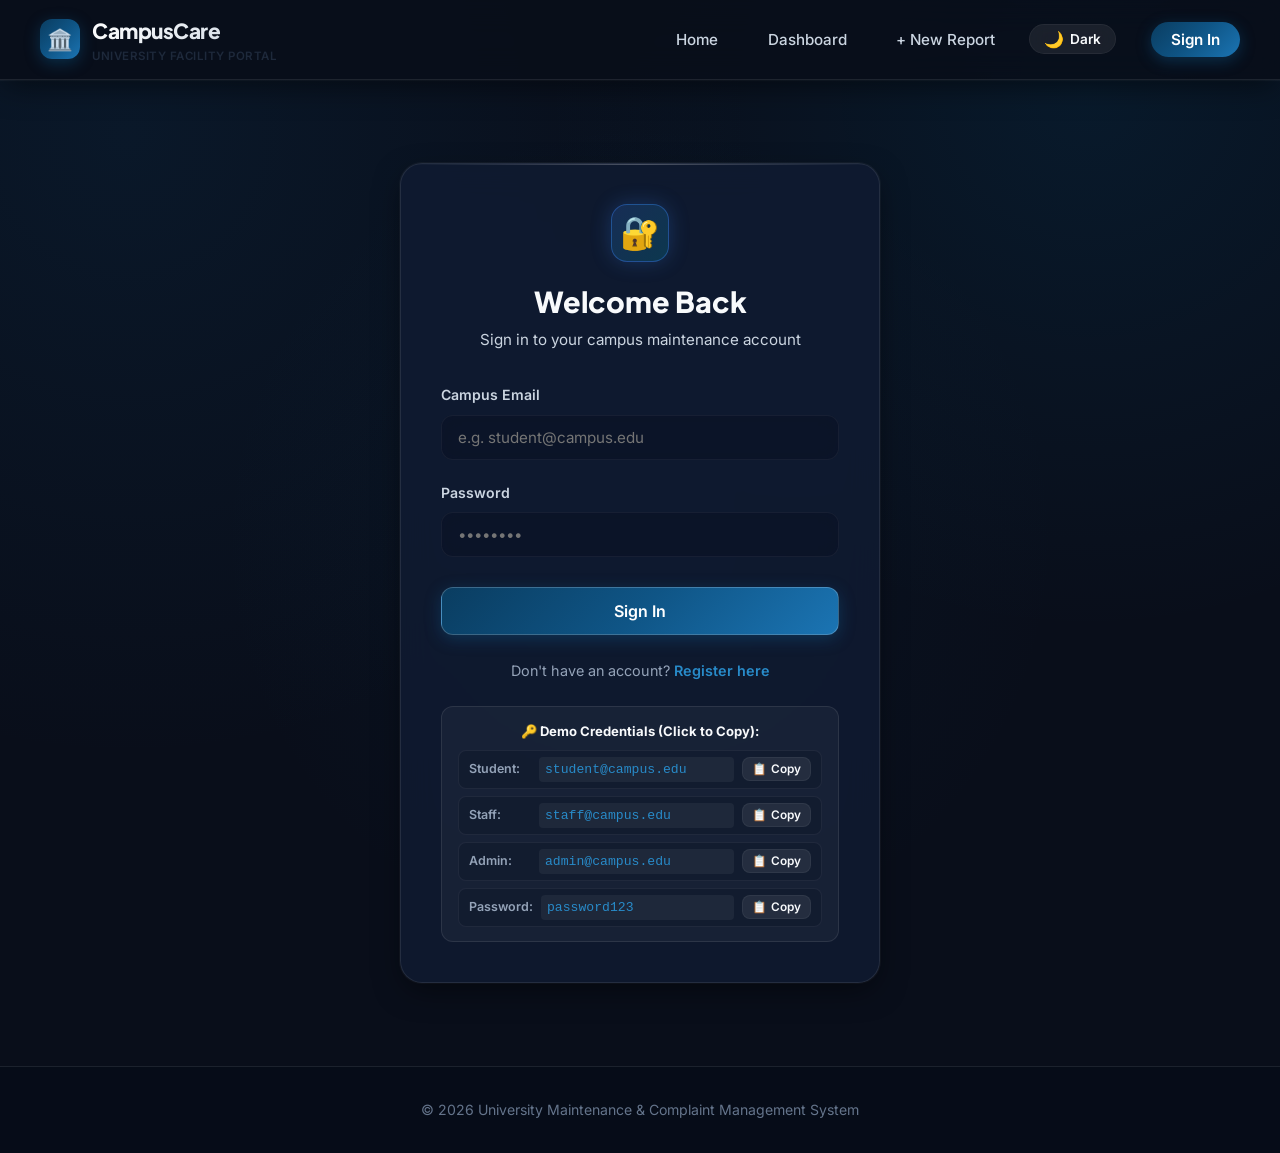
==== commit bb83560e: "feat: add frontend styling, dashboard, app logic, and login views for maintenance complaint system" ====
--- a/dashboard.html
+++ b/dashboard.html
@@ -64,20 +64,25 @@
   <!-- Main Container -->
   <main class="main-content">
     
-    <!-- User Welcome Header -->
+    <!-- Dynamic Role-Tailored Header -->
     <div style="display: flex; justify-content: space-between; align-items: center; margin-bottom: 2rem; flex-wrap: wrap; gap: 1rem;">
       <div>
-        <h1 style="font-family: var(--font-display); font-size: 1.85rem; font-weight: 800; color: var(--text-main);">
-          Welcome, <span id="userNameDisplay" style="background: var(--primary-gradient); -webkit-background-clip: text; background-clip: text; -webkit-text-fill-color: transparent;">User</span>
+        <div style="display: flex; align-items: center; gap: 10px; margin-bottom: 6px;">
+          <span id="userRoleDisplay" class="badge-glass badge-assigned">STUDENT</span>
+          <span id="portalTypeBadge" style="font-size: 0.8rem; font-weight: 700; color: var(--text-muted); letter-spacing: 0.5px;">CAMPUS SERVICE PORTAL</span>
+        </div>
+        <h1 id="dashboardMainTitle" style="font-family: var(--font-display); font-size: 1.85rem; font-weight: 800; color: var(--text-main); letter-spacing: -0.5px;">
+          Welcome, <span id="userNameDisplay">User</span>
         </h1>
-        <p style="color: var(--text-secondary); font-size: 0.95rem; margin-top: 4px;">
-          Access Role: <strong id="userRoleDisplay" class="badge-glass badge-assigned">STUDENT</strong> | Campus Facilities Overview
+        <p id="dashboardSubTitle" style="color: var(--text-secondary); font-size: 0.95rem; margin-top: 4px;">
+          Track your campus maintenance requests and facility status in real-time.
         </p>
       </div>
 
-      <div style="display: flex; gap: 10px;">
-        <button id="btnRefresh" class="btn btn-outline btn-sm">🔄 Refresh</button>
-        <a href="new-complaint.html" class="btn btn-primary">+ Report Maintenance Issue</a>
+      <div style="display: flex; gap: 10px; flex-wrap: wrap; align-items: center;">
+        <button id="btnExportCSV" class="btn btn-outline btn-sm" title="Export reports to CSV file">📥 Export CSV</button>
+        <button id="btnRefresh" class="btn btn-outline btn-sm" title="Refresh live data">🔄 Refresh</button>
+        <a href="new-complaint.html" id="btnReportIssueHeader" class="btn btn-primary">+ Report Maintenance Issue</a>
       </div>
     </div>
 
@@ -85,7 +90,7 @@
     <div class="stats-grid">
       <div class="stat-glass-card all">
         <div class="stat-info">
-          <h4>Total Reports</h4>
+          <h4 id="titleStatTotal">Total Reports</h4>
           <div class="stat-number stat-val-total" id="statTotal">0</div>
         </div>
         <div class="stat-icon" style="color: var(--primary);">📋</div>
@@ -93,7 +98,7 @@
 
       <div class="stat-glass-card pending">
         <div class="stat-info">
-          <h4>Pending Review</h4>
+          <h4 id="titleStatPending">Pending Review</h4>
           <div class="stat-number stat-val-pending" id="statPending">0</div>
         </div>
         <div class="stat-icon" style="color: var(--warning);">⏳</div>
@@ -101,7 +106,7 @@
 
       <div class="stat-glass-card in-progress">
         <div class="stat-info">
-          <h4>In Progress</h4>
+          <h4 id="titleStatProgress">In Progress</h4>
           <div class="stat-number stat-val-progress" id="statInProgress">0</div>
         </div>
         <div class="stat-icon" style="color: var(--secondary);">🔧</div>
@@ -109,7 +114,7 @@
 
       <div class="stat-glass-card resolved">
         <div class="stat-info">
-          <h4>Resolved</h4>
+          <h4 id="titleStatResolved">Resolved</h4>
           <div class="stat-number stat-val-resolved" id="statResolved">0</div>
         </div>
         <div class="stat-icon" style="color: var(--success);">✅</div>
@@ -140,19 +145,20 @@
       <table class="glass-table">
         <thead>
           <tr>
-            <th>ID</th>
+            <th style="width: 75px;">ID</th>
             <th>Category</th>
             <th>Location</th>
             <th>Issue Details</th>
             <th>Priority</th>
             <th>Status</th>
+            <th id="thAssigned">Assigned Staff</th>
             <th>Submitted</th>
-            <th>Actions</th>
+            <th style="min-width: 130px; text-align: center;">Actions</th>
           </tr>
         </thead>
         <tbody id="complaintsTableBody">
           <tr>
-            <td colspan="8" style="text-align: center; color: var(--text-muted); padding: 3rem;">
+            <td colspan="9" style="text-align: center; color: var(--text-muted); padding: 3rem;">
               Connecting to Supabase PostgreSQL database...
             </td>
           </tr>
@@ -203,12 +209,175 @@
     </div>
   </div>
 
+  <!-- Ticket Details & Visual Audit Timeline Modal -->
+  <div class="modal-overlay" id="detailsModal">
+    <div class="modal-box modal-box-lg">
+      <div class="modal-header">
+        <div style="display: flex; align-items: center; gap: 10px; flex-wrap: wrap;">
+          <h3 style="font-family: var(--font-display); font-size: 1.35rem;" id="detailsModalTitle">Ticket Details</h3>
+          <span id="detailsStatusBadge" class="badge-glass">PENDING</span>
+          <span id="detailsPriorityBadge" class="badge-glass">MEDIUM</span>
+        </div>
+        <button type="button" class="modal-close" id="btnDetailsModalClose">&times;</button>
+      </div>
+
+      <div class="modal-scroll-body">
+        <!-- Ticket Overview Grid -->
+        <div class="ticket-overview-grid">
+          <div class="ticket-info-card">
+            <span class="ticket-info-label">📍 Location</span>
+            <strong class="ticket-info-val" id="detailsLocation">-</strong>
+          </div>
+          <div class="ticket-info-card">
+            <span class="ticket-info-label">🏷️ Category</span>
+            <strong class="ticket-info-val" id="detailsCategory">-</strong>
+          </div>
+          <div class="ticket-info-card">
+            <span class="ticket-info-label">👤 Requester (Student)</span>
+            <strong class="ticket-info-val" id="detailsRequester">-</strong>
+          </div>
+          <div class="ticket-info-card">
+            <span class="ticket-info-label">🛠️ Assigned Technician</span>
+            <strong class="ticket-info-val" id="detailsAssignedStaff">Unassigned</strong>
+          </div>
+        </div>
+
+        <!-- Description -->
+        <div style="margin-bottom: 1.25rem;">
+          <label class="form-label" style="font-weight: 700;">Issue Description:</label>
+          <div id="detailsDescription" class="details-desc-box">
+            -
+          </div>
+        </div>
+
+        <!-- Attached Photo -->
+        <div id="detailsPhotoWrap" style="display: none; margin-bottom: 1.25rem;">
+          <label class="form-label" style="font-weight: 700;">Attached Photo / Evidence:</label>
+          <div class="details-photo-container">
+            <img id="detailsPhotoImg" src="" alt="Evidence" class="details-photo-img" />
+            <a id="detailsPhotoLink" href="#" target="_blank" class="details-photo-link">🔍 View Full Size</a>
+          </div>
+        </div>
+
+        <!-- Visual Audit Timeline -->
+        <div>
+          <label class="form-label" style="font-weight: 700; display: flex; justify-content: space-between; align-items: center;">
+            <span>📜 Ticket Activity & Status Log (Audit Trail)</span>
+            <span style="font-size: 0.75rem; color: var(--text-dim);" id="detailsLogCount">0 updates</span>
+          </label>
+          <div class="timeline-container" id="detailsTimeline">
+            <!-- Timeline items rendered dynamically -->
+          </div>
+        </div>
+      </div>
+
+      <div style="display: flex; gap: 10px; justify-content: flex-end; margin-top: 1.25rem; border-top: 1px solid var(--glass-border); padding-top: 1rem;">
+        <button type="button" class="btn btn-outline" id="btnDetailsModalDismiss">Close</button>
+      </div>
+    </div>
+  </div>
+
+  <!-- Admin: Manage Complaint (Status, Assign, Priority, Notes) Modal -->
+  <div class="modal-overlay" id="assignModal">
+    <div class="modal-box">
+      <div class="modal-header">
+        <div style="display: flex; align-items: center; gap: 8px;">
+          <span style="font-size: 1.3rem;">⚡</span>
+          <h3 style="font-family: var(--font-display); font-size: 1.3rem;">Admin Operations & Status Dispatch</h3>
+        </div>
+        <button type="button" class="modal-close" id="btnAssignModalClose">&times;</button>
+      </div>
+
+      <form id="assignComplaintForm">
+        <input type="hidden" id="assignComplaintId" />
+
+        <div class="form-group">
+          <label class="form-label">Ticket Location & Details</label>
+          <div id="assignComplaintMeta" style="font-weight: 600; color: var(--primary-light); padding: 10px 14px; background: rgba(255, 255, 255, 0.05); border-radius: var(--radius-sm); border: 1px solid var(--glass-border); font-size: 0.9rem;">
+            ...
+          </div>
+          <div style="font-size: 0.85rem; color: var(--text-muted); margin-top: 6px;">
+            Student Reported Priority: <strong id="assignComplaintPriority" style="color: var(--text-main);">-</strong>
+          </div>
+        </div>
+
+        <div class="form-group">
+          <label class="form-label" for="assignStatus">Update Ticket Status <span style="color: var(--danger);">*</span></label>
+          <select id="assignStatus" class="form-control-glass" required>
+            <option value="PENDING">⏳ Pending Review (Awaiting Action)</option>
+            <option value="ASSIGNED">👤 Assigned to Technician</option>
+            <option value="IN_PROGRESS">🔧 In Progress (Work Commenced / Parts Requisitioned)</option>
+            <option value="RESOLVED">✅ Resolved (Work Inspected & Completed)</option>
+            <option value="REJECTED">❌ Rejected (Invalid / Duplicate / Not a Fault)</option>
+          </select>
+        </div>
+
+        <div class="form-group">
+          <label class="form-label" for="assignStaffSelect">Assign / Reassign Maintenance Technician</label>
+          <select id="assignStaffSelect" class="form-control-glass">
+            <option value="">-- Leave Unassigned --</option>
+          </select>
+        </div>
+
+        <div class="form-group">
+          <label class="form-label" for="assignNote">Administrative / Dispatch Remarks</label>
+          <textarea id="assignNote" class="form-control-glass" rows="2" placeholder="e.g. Work inspected and verified by Admin, or Dispatched to senior electrician..."></textarea>
+        </div>
+
+        <div style="display: flex; gap: 10px; justify-content: flex-end; margin-top: 1.75rem;">
+          <button type="button" class="btn btn-outline" id="btnAssignModalCancel">Cancel</button>
+          <button type="submit" class="btn btn-primary" id="btnSaveAssign">💾 Save & Apply Updates</button>
+        </div>
+      </form>
+    </div>
+  </div>
+
+  <!-- Staff: Update Complaint Status Modal -->
+  <div class="modal-overlay" id="statusModal">
+    <div class="modal-box">
+      <div class="modal-header">
+        <h3 style="font-family: var(--font-display); font-size: 1.3rem;">🛠️ Update Work Order Status</h3>
+        <button type="button" class="modal-close" id="btnStatusModalClose">&times;</button>
+      </div>
+
+      <form id="statusComplaintForm">
+        <input type="hidden" id="statusComplaintId" />
+
+        <div class="form-group">
+          <label class="form-label">Ticket Location & Description</label>
+          <div id="statusComplaintMeta" style="font-weight: 600; color: var(--secondary); padding: 10px 14px; background: rgba(255, 255, 255, 0.05); border-radius: var(--radius-sm); border: 1px solid var(--glass-border); font-size: 0.9rem;">
+            ...
+          </div>
+        </div>
+
+        <div class="form-group">
+          <label class="form-label" for="statusNewState">New Status <span style="color: var(--danger);">*</span></label>
+          <select id="statusNewState" class="form-control-glass" required>
+            <option value="IN_PROGRESS">🔧 In Progress (Work Commenced / Parts Requisitioned)</option>
+            <option value="RESOLVED">✅ Resolved (Work Completed & Tested)</option>
+            <option value="REJECTED">❌ Rejected (Duplicate / Not a Maintenance Fault)</option>
+          </select>
+        </div>
+
+        <div class="form-group">
+          <label class="form-label" for="statusNote">Technician Resolution / Action Note <span style="color: var(--danger);">*</span></label>
+          <textarea id="statusNote" class="form-control-glass" rows="3" placeholder="Describe the diagnostic actions taken or repair outcome (e.g. Replaced capacitor on outdoor AC unit, tested air temperature at 18°C)..." required></textarea>
+        </div>
+
+        <div style="display: flex; gap: 10px; justify-content: flex-end; margin-top: 1.75rem;">
+          <button type="button" class="btn btn-outline" id="btnStatusModalCancel">Cancel</button>
+          <button type="submit" class="btn btn-primary" id="btnSaveStatus">💾 Save Update & Log Activity</button>
+        </div>
+      </form>
+    </div>
+  </div>
+
   <!-- Toast Notification Container -->
   <div class="toast-container" id="toastContainer"></div>
 
   <!-- Footer -->
   <footer>
-    <p>&copy; 2026 University Maintenance & Complaint Management System | CP-2 Implementation</p>
+    <p>&copy; 2026 University Maintenance & Complaint Management System | CP-3 Implementation</p>
   </footer>
 
   <script src="js/app.js"></script>
--- a/css/style.css
+++ b/css/style.css
@@ -6,32 +6,147 @@
 @import url('https://fonts.googleapis.com/css2?family=Inter:wght@300;400;500;600;700;800&family=Plus+Jakarta+Sans:wght@500;600;700;800&display=swap');
 
 :root {
-  /* Typography */
+  /* ==========================================================================
+     SHADCN-INSPIRED DESIGN SYSTEM & 60-30-10 COLOR ARCHITECTURE
+     Primary Brand Accent: #0f5586
+     ========================================================================== */
+
+  /* 60% DOMINANT BASE (Canvas / Background - Clean Minimal Light) */
+  --background: #f8fafc;
+  --foreground: #0f172a;
+
+  /* 30% STRUCTURAL ELEMENTS (Cards, Surfaces, Borders, Typography) */
+  --card: #ffffff;
+  --card-foreground: #0f172a;
+  --card-hover: #f1f5f9;
+  --popover: #ffffff;
+  --popover-foreground: #0f172a;
+
+  /* 10% BRAND ACCENT — PRIMARY COLOR (#0f5586) */
+  --primary: #0f5586;
+  --primary-foreground: #ffffff;
+  --primary-hover: #0c436b;
+  --primary-light: #166da7;
+  --primary-subtle: #e9f2f8;
+  --primary-glow: rgba(15, 85, 134, 0.22);
+  --primary-gradient: linear-gradient(135deg, #0a3d61 0%, #0f5586 50%, #166da7 100%);
+
+  /* Secondary & Muted Structural Tokens */
+  --secondary: #e2e8f0;
+  --secondary-foreground: #0f172a;
+  --secondary-gradient: linear-gradient(135deg, #0284c7 0%, #0ea5e9 100%);
+  
+  --muted: #f1f5f9;
+  --muted-foreground: #64748b;
+  --dim-foreground: #94a3b8;
+
+  --accent: #e9f2f8;
+  --accent-foreground: #0f5586;
+  --accent-gradient: linear-gradient(135deg, #0a3d61 0%, #0f5586 100%);
+
+  /* Functional Status Colors */
+  --success: #10b981;
+  --success-bg: rgba(16, 185, 129, 0.12);
+  --success-border: rgba(16, 185, 129, 0.3);
+
+  --warning: #f59e0b;
+  --warning-bg: rgba(245, 158, 11, 0.12);
+  --warning-border: rgba(245, 158, 11, 0.3);
+
+  --danger: #ef4444;
+  --danger-bg: rgba(239, 68, 68, 0.12);
+  --danger-border: rgba(239, 68, 68, 0.3);
+
+  --info: #0284c7;
+  --info-bg: rgba(2, 132, 199, 0.12);
+  --info-border: rgba(2, 132, 199, 0.3);
+
+  /* Borders, Inputs, Focus Rings */
+  --border: #e2e8f0;
+  --border-subtle: #edf2f7;
+  --input: #ffffff;
+  --input-border: #cbd5e1;
+  --input-color: #0f172a;
+  --input-placeholder: #94a3b8;
+  --ring: #0f5586;
+
+  /* Backward Compatibility Semantic Aliases */
+  --bg-deep: var(--background);
+  --bg-surface: var(--card);
+  --bg-surface-elevated: var(--muted);
+  --bg-gradient: radial-gradient(circle at 10% 15%, rgba(15, 85, 134, 0.05) 0%, transparent 45%),
+                 radial-gradient(circle at 85% 10%, rgba(2, 132, 199, 0.04) 0%, transparent 40%),
+                 radial-gradient(circle at 50% 60%, rgba(15, 85, 134, 0.03) 0%, transparent 50%);
+
+  --text-main: var(--foreground);
+  --text-secondary: #334155;
+  --text-muted: var(--muted-foreground);
+  --text-dim: var(--dim-foreground);
+
+  --navbar-bg: rgba(255, 255, 255, 0.94);
+  --glass-bg: rgba(255, 255, 255, 0.92);
+  --glass-bg-card: rgba(255, 255, 255, 0.96);
+  --glass-bg-hover: var(--card-hover);
+  --glass-border: var(--border);
+  --glass-border-light: var(--border-subtle);
+  --glass-border-focus: var(--primary);
+  --glass-blur: blur(16px);
+  --glass-blur-sm: blur(10px);
+  --glass-shadow: 0 4px 18px -2px rgba(15, 23, 42, 0.06), 0 0 1px 1px rgba(15, 23, 42, 0.04);
+  --glass-shadow-lg: 0 16px 36px -8px rgba(15, 23, 42, 0.1), 0 0 2px 1px rgba(15, 23, 42, 0.04);
+  --card-subtle-bg: #ffffff;
+  --card-subtle-border: var(--border);
+
+  /* Typography & Geometry */
   --font-sans: 'Inter', -apple-system, BlinkMacSystemFont, 'Segoe UI', Roboto, sans-serif;
   --font-display: 'Plus Jakarta Sans', var(--font-sans);
-
-  /* Deep Midnight Color Palette (Dark Default) */
-  --bg-deep: #070c18;
-  --bg-surface: #0c1427;
-  --bg-surface-elevated: #111b33;
-  --bg-gradient: radial-gradient(circle at 10% 15%, rgba(37, 99, 235, 0.18) 0%, transparent 45%),
-                 radial-gradient(circle at 85% 10%, rgba(6, 182, 212, 0.16) 0%, transparent 40%),
-                 radial-gradient(circle at 50% 60%, rgba(99, 102, 241, 0.12) 0%, transparent 50%),
-                 radial-gradient(circle at 90% 90%, rgba(245, 158, 11, 0.08) 0%, transparent 40%);
-
-  /* Accent Gradients & Colors */
-  --primary: #3b82f6;
-  --primary-light: #60a5fa;
-  --primary-glow: rgba(59, 130, 246, 0.4);
-  --primary-gradient: linear-gradient(135deg, #2563eb 0%, #3b82f6 50%, #60a5fa 100%);
-  
-  --secondary: #06b6d4;
-  --secondary-gradient: linear-gradient(135deg, #0891b2 0%, #06b6d4 100%);
-  
-  --accent: #f59e0b;
-  --accent-gradient: linear-gradient(135deg, #d97706 0%, #f59e0b 100%);
-
-  /* Status Colors */
+  --radius-sm: 8px;
+  --radius-md: 12px;
+  --radius-lg: 16px;
+  --radius-xl: 22px;
+  --radius-full: 9999px;
+  --transition: all 0.2s cubic-bezier(0.4, 0, 0.2, 1);
+}
+
+/* ==========================================================================
+   DARK MODE DESIGN SYSTEM (60% Deep Slate / 30% Structural / 10% #0f5586)
+   ========================================================================== */
+.dark,
+[data-theme="dark"] {
+  /* 60% DOMINANT BASE (Deep Slate Background) */
+  --background: #090e1a;
+  --foreground: #f8fafc;
+
+  /* 30% STRUCTURAL ELEMENTS (Cards, Panels, Borders) */
+  --card: #0f172a;
+  --card-foreground: #f8fafc;
+  --card-hover: #162238;
+  --popover: #0f172a;
+  --popover-foreground: #f8fafc;
+
+  /* 10% BRAND ACCENT — PRIMARY COLOR (#0f5586) */
+  --primary: #0f5586;
+  --primary-foreground: #ffffff;
+  --primary-hover: #166da7;
+  --primary-light: #288bc9;
+  --primary-subtle: rgba(15, 85, 134, 0.25);
+  --primary-glow: rgba(15, 85, 134, 0.45);
+  --primary-gradient: linear-gradient(135deg, #0a3d61 0%, #0f5586 50%, #1b74b3 100%);
+
+  /* Secondary & Muted Structural Tokens */
+  --secondary: #1e293b;
+  --secondary-foreground: #f8fafc;
+  --secondary-gradient: linear-gradient(135deg, #0369a1 0%, #0284c7 100%);
+
+  --muted: #1e293b;
+  --muted-foreground: #94a3b8;
+  --dim-foreground: #64748b;
+
+  --accent: #1e293b;
+  --accent-foreground: #38bdf8;
+  --accent-gradient: linear-gradient(135deg, #0a3d61 0%, #0f5586 100%);
+
+  /* Functional Status Colors */
   --success: #10b981;
   --success-bg: rgba(16, 185, 129, 0.15);
   --success-border: rgba(16, 185, 129, 0.35);
@@ -48,110 +163,39 @@
   --info-bg: rgba(56, 189, 248, 0.15);
   --info-border: rgba(56, 189, 248, 0.35);
 
-  /* Glassmorphism System Tokens */
-  --glass-bg: rgba(15, 23, 42, 0.65);
-  --glass-bg-card: rgba(17, 27, 51, 0.72);
-  --glass-bg-hover: rgba(24, 38, 70, 0.85);
-  --glass-border: rgba(255, 255, 255, 0.1);
-  --glass-border-light: rgba(255, 255, 255, 0.18);
-  --glass-border-focus: rgba(59, 130, 246, 0.6);
-  --glass-blur: blur(20px);
-  --glass-blur-sm: blur(12px);
-  --glass-shadow: 0 10px 30px -5px rgba(0, 0, 0, 0.5), 0 0 1px 1px rgba(255, 255, 255, 0.05);
-  --glass-shadow-lg: 0 25px 50px -12px rgba(0, 0, 0, 0.7), 0 0 2px 1px rgba(255, 255, 255, 0.1);
-
-  /* Text Colors */
-  --text-main: #f8fafc;
-  --text-secondary: #cbd5e1;
-  --text-muted: #94a3b8;
-  --text-dim: #64748b;
-
-  /* Form & Controls */
-  --navbar-bg: rgba(7, 12, 24, 0.82);
-  --input-bg: rgba(15, 23, 42, 0.75);
+  /* Borders, Inputs, Focus Rings */
+  --border: rgba(255, 255, 255, 0.09);
+  --border-subtle: rgba(255, 255, 255, 0.05);
+  --input: rgba(15, 23, 42, 0.85);
   --input-border: rgba(255, 255, 255, 0.14);
   --input-color: #f8fafc;
   --input-placeholder: #64748b;
+  --ring: #166da7;
+
+  /* Backward Compatibility Semantic Aliases */
+  --bg-deep: var(--background);
+  --bg-surface: var(--card);
+  --bg-surface-elevated: #111b33;
+  --bg-gradient: radial-gradient(circle at 10% 15%, rgba(15, 85, 134, 0.14) 0%, transparent 45%),
+                 radial-gradient(circle at 85% 10%, rgba(2, 132, 199, 0.10) 0%, transparent 40%),
+                 radial-gradient(circle at 50% 60%, rgba(15, 85, 134, 0.08) 0%, transparent 50%);
+
+  --text-main: var(--foreground);
+  --text-secondary: #cbd5e1;
+  --text-muted: var(--muted-foreground);
+  --text-dim: var(--dim-foreground);
+
+  --navbar-bg: rgba(9, 14, 26, 0.88);
+  --glass-bg: rgba(15, 23, 42, 0.75);
+  --glass-bg-card: rgba(17, 27, 51, 0.82);
+  --glass-bg-hover: var(--card-hover);
+  --glass-border: var(--border);
+  --glass-border-light: var(--border-subtle);
+  --glass-border-focus: var(--primary-light);
+  --glass-shadow: 0 10px 30px -5px rgba(0, 0, 0, 0.5), 0 0 1px 1px rgba(255, 255, 255, 0.05);
+  --glass-shadow-lg: 0 25px 50px -12px rgba(0, 0, 0, 0.7), 0 0 2px 1px rgba(255, 255, 255, 0.08);
   --card-subtle-bg: rgba(18, 28, 54, 0.5);
-  --card-subtle-border: rgba(255, 255, 255, 0.08);
-
-  /* Radii */
-  --radius-sm: 8px;
-  --radius-md: 12px;
-  --radius-lg: 18px;
-  --radius-xl: 24px;
-  --radius-full: 9999px;
-
-  /* Transitions */
-  --transition: all 0.25s cubic-bezier(0.4, 0, 0.2, 1);
-}
-
-/* ==========================================================================
-   LIGHT MODE DESIGN SYSTEM
-   ========================================================================== */
-[data-theme="light"] {
-  /* Slate-White Theme */
-  --bg-deep: #f8fafc;
-  --bg-surface: #ffffff;
-  --bg-surface-elevated: #f1f5f9;
-  --bg-gradient: radial-gradient(circle at 10% 15%, rgba(37, 99, 235, 0.09) 0%, transparent 45%),
-                 radial-gradient(circle at 85% 10%, rgba(6, 182, 212, 0.08) 0%, transparent 40%),
-                 radial-gradient(circle at 50% 60%, rgba(99, 102, 241, 0.06) 0%, transparent 50%),
-                 radial-gradient(circle at 90% 90%, rgba(245, 158, 11, 0.05) 0%, transparent 40%);
-
-  /* Accent Gradients & Colors */
-  --primary: #2563eb;
-  --primary-light: #3b82f6;
-  --primary-glow: rgba(37, 99, 235, 0.25);
-  --primary-gradient: linear-gradient(135deg, #1d4ed8 0%, #2563eb 50%, #3b82f6 100%);
-  
-  --secondary: #0891b2;
-  --secondary-gradient: linear-gradient(135deg, #0e7490 0%, #0891b2 100%);
-  
-  --accent: #d97706;
-  --accent-gradient: linear-gradient(135deg, #b45309 0%, #d97706 100%);
-
-  /* Status Colors */
-  --success: #059669;
-  --success-bg: rgba(5, 150, 105, 0.12);
-  --success-border: rgba(5, 150, 105, 0.35);
-
-  --warning: #d97706;
-  --warning-bg: rgba(217, 119, 6, 0.12);
-  --warning-border: rgba(217, 119, 6, 0.35);
-
-  --danger: #dc2626;
-  --danger-bg: rgba(220, 38, 38, 0.12);
-  --danger-border: rgba(220, 38, 38, 0.35);
-
-  --info: #0284c7;
-  --info-bg: rgba(2, 132, 199, 0.12);
-  --info-border: rgba(2, 132, 199, 0.35);
-
-  /* Glassmorphism Tokens for Light Mode */
-  --glass-bg: rgba(255, 255, 255, 0.88);
-  --glass-bg-card: rgba(255, 255, 255, 0.95);
-  --glass-bg-hover: rgba(241, 245, 249, 0.95);
-  --glass-border: rgba(203, 213, 225, 0.85);
-  --glass-border-light: rgba(226, 232, 240, 0.9);
-  --glass-border-focus: rgba(37, 99, 235, 0.6);
-  --glass-shadow: 0 10px 25px -5px rgba(15, 23, 42, 0.08), 0 0 1px 1px rgba(15, 23, 42, 0.04);
-  --glass-shadow-lg: 0 20px 40px -10px rgba(15, 23, 42, 0.12), 0 0 2px 1px rgba(15, 23, 42, 0.06);
-
-  /* Text Colors */
-  --text-main: #0f172a;
-  --text-secondary: #334155;
-  --text-muted: #64748b;
-  --text-dim: #94a3b8;
-
-  /* Form & Controls */
-  --navbar-bg: rgba(255, 255, 255, 0.92);
-  --input-bg: #ffffff;
-  --input-border: #cbd5e1;
-  --input-color: #0f172a;
-  --input-placeholder: #94a3b8;
-  --card-subtle-bg: #ffffff;
-  --card-subtle-border: #e2e8f0;
+  --card-subtle-border: var(--border);
 }
 
 /* Base Reset */
@@ -1225,6 +1269,192 @@
   color: var(--danger);
 }
 
+.modal-box-lg {
+  max-width: 680px !important;
+  max-height: 90vh;
+  display: flex;
+  flex-direction: column;
+}
+
+.modal-scroll-body {
+  overflow-y: auto;
+  padding-right: 6px;
+  flex: 1;
+}
+
+.ticket-overview-grid {
+  display: grid;
+  grid-template-columns: repeat(auto-fit, minmax(200px, 1fr));
+  gap: 12px;
+  margin-bottom: 1.25rem;
+}
+
+.ticket-info-card {
+  background: rgba(255, 255, 255, 0.04);
+  border: 1px solid var(--glass-border);
+  border-radius: var(--radius-md);
+  padding: 10px 14px;
+  display: flex;
+  flex-direction: column;
+  gap: 3px;
+}
+
+.ticket-info-label {
+  font-size: 0.76rem;
+  color: var(--text-dim);
+  font-weight: 600;
+  text-transform: uppercase;
+  letter-spacing: 0.4px;
+}
+
+.ticket-info-val {
+  font-size: 0.92rem;
+  color: var(--text-main);
+  font-weight: 600;
+  word-break: break-word;
+}
+
+.details-desc-box {
+  padding: 12px 14px;
+  background: rgba(255, 255, 255, 0.04);
+  border: 1px solid var(--glass-border);
+  border-radius: var(--radius-md);
+  font-size: 0.92rem;
+  line-height: 1.6;
+  color: var(--text-secondary);
+}
+
+.details-photo-container {
+  position: relative;
+  border-radius: var(--radius-md);
+  overflow: hidden;
+  border: 1px solid var(--glass-border);
+  max-height: 240px;
+  background: rgba(0, 0, 0, 0.5);
+  display: flex;
+  align-items: center;
+  justify-content: center;
+}
+
+.details-photo-img {
+  width: 100%;
+  height: 240px;
+  object-fit: contain;
+  display: block;
+}
+
+.details-photo-link {
+  position: absolute;
+  right: 12px;
+  bottom: 12px;
+  background: rgba(0, 0, 0, 0.75);
+  color: #ffffff;
+  padding: 5px 12px;
+  border-radius: var(--radius-sm);
+  font-size: 0.78rem;
+  text-decoration: none;
+  border: 1px solid rgba(255, 255, 255, 0.25);
+  transition: var(--transition);
+}
+
+.details-photo-link:hover {
+  background: var(--primary);
+  border-color: var(--primary);
+}
+
+/* ==========================================================================
+   VISUAL LIFECYCLE AUDIT TIMELINE
+   ========================================================================== */
+.timeline-container {
+  position: relative;
+  padding-left: 24px;
+  margin-top: 10px;
+}
+
+.timeline-container::before {
+  content: '';
+  position: absolute;
+  left: 7px;
+  top: 8px;
+  bottom: 8px;
+  width: 2px;
+  background: linear-gradient(180deg, var(--primary) 0%, rgba(59, 130, 246, 0.2) 100%);
+}
+
+.timeline-item {
+  position: relative;
+  margin-bottom: 18px;
+}
+
+.timeline-item:last-child {
+  margin-bottom: 4px;
+}
+
+.timeline-dot {
+  position: absolute;
+  left: -24px;
+  top: 4px;
+  width: 16px;
+  height: 16px;
+  border-radius: 50%;
+  background: var(--bg-surface-elevated);
+  border: 2px solid var(--primary);
+  box-shadow: 0 0 10px var(--primary-glow);
+  display: flex;
+  align-items: center;
+  justify-content: center;
+}
+
+.timeline-dot.status-PENDING { border-color: var(--warning); box-shadow: 0 0 8px rgba(245, 158, 11, 0.5); }
+.timeline-dot.status-ASSIGNED { border-color: #818cf8; box-shadow: 0 0 8px rgba(99, 102, 241, 0.5); }
+.timeline-dot.status-IN_PROGRESS { border-color: var(--secondary); box-shadow: 0 0 8px rgba(6, 182, 212, 0.5); }
+.timeline-dot.status-RESOLVED { border-color: var(--success); box-shadow: 0 0 8px rgba(16, 185, 129, 0.5); }
+.timeline-dot.status-REJECTED { border-color: var(--danger); box-shadow: 0 0 8px rgba(239, 68, 68, 0.5); }
+
+.timeline-content {
+  background: rgba(255, 255, 255, 0.04);
+  border: 1px solid var(--glass-border);
+  border-radius: var(--radius-md);
+  padding: 10px 14px;
+  transition: var(--transition);
+}
+
+.timeline-content:hover {
+  background: rgba(255, 255, 255, 0.07);
+  border-color: rgba(59, 130, 246, 0.3);
+}
+
+.timeline-header {
+  display: flex;
+  justify-content: space-between;
+  align-items: center;
+  flex-wrap: wrap;
+  gap: 6px;
+  margin-bottom: 4px;
+}
+
+.timeline-actor {
+  font-size: 0.82rem;
+  font-weight: 700;
+  color: var(--text-main);
+  display: inline-flex;
+  align-items: center;
+  gap: 6px;
+}
+
+.timeline-time {
+  font-size: 0.74rem;
+  color: var(--text-dim);
+}
+
+.timeline-note {
+  font-size: 0.85rem;
+  color: var(--text-secondary);
+  line-height: 1.5;
+  margin-top: 4px;
+  word-break: break-word;
+}
+
 /* Floating Glass Toast Notification */
 .toast-container {
   position: fixed;
@@ -2607,10 +2837,46 @@
   color: #0f172a !important;
 }
 
-[data-theme="light"] #editComplaintMeta {
+[data-theme="light"] #editComplaintMeta,
+[data-theme="light"] #assignComplaintMeta,
+[data-theme="light"] #statusComplaintMeta {
   background: #f1f5f9 !important;
   border: 1px solid #cbd5e1 !important;
   color: #1e40af !important;
+}
+
+[data-theme="light"] .ticket-info-card {
+  background: #f8fafc !important;
+  border: 1px solid #e2e8f0 !important;
+}
+
+[data-theme="light"] .ticket-info-val {
+  color: #0f172a !important;
+}
+
+[data-theme="light"] .details-desc-box {
+  background: #f8fafc !important;
+  border: 1px solid #e2e8f0 !important;
+  color: #1e293b !important;
+}
+
+[data-theme="light"] .timeline-content {
+  background: #ffffff !important;
+  border: 1px solid #e2e8f0 !important;
+}
+
+[data-theme="light"] .timeline-content:hover {
+  background: #f8fafc !important;
+  border-color: #93c5fd !important;
+}
+
+[data-theme="light"] .timeline-dot {
+  background: #ffffff !important;
+}
+
+[data-theme="light"] .details-photo-container {
+  background: #f1f5f9 !important;
+  border: 1px solid #cbd5e1 !important;
 }
 
 [data-theme="light"] footer {
